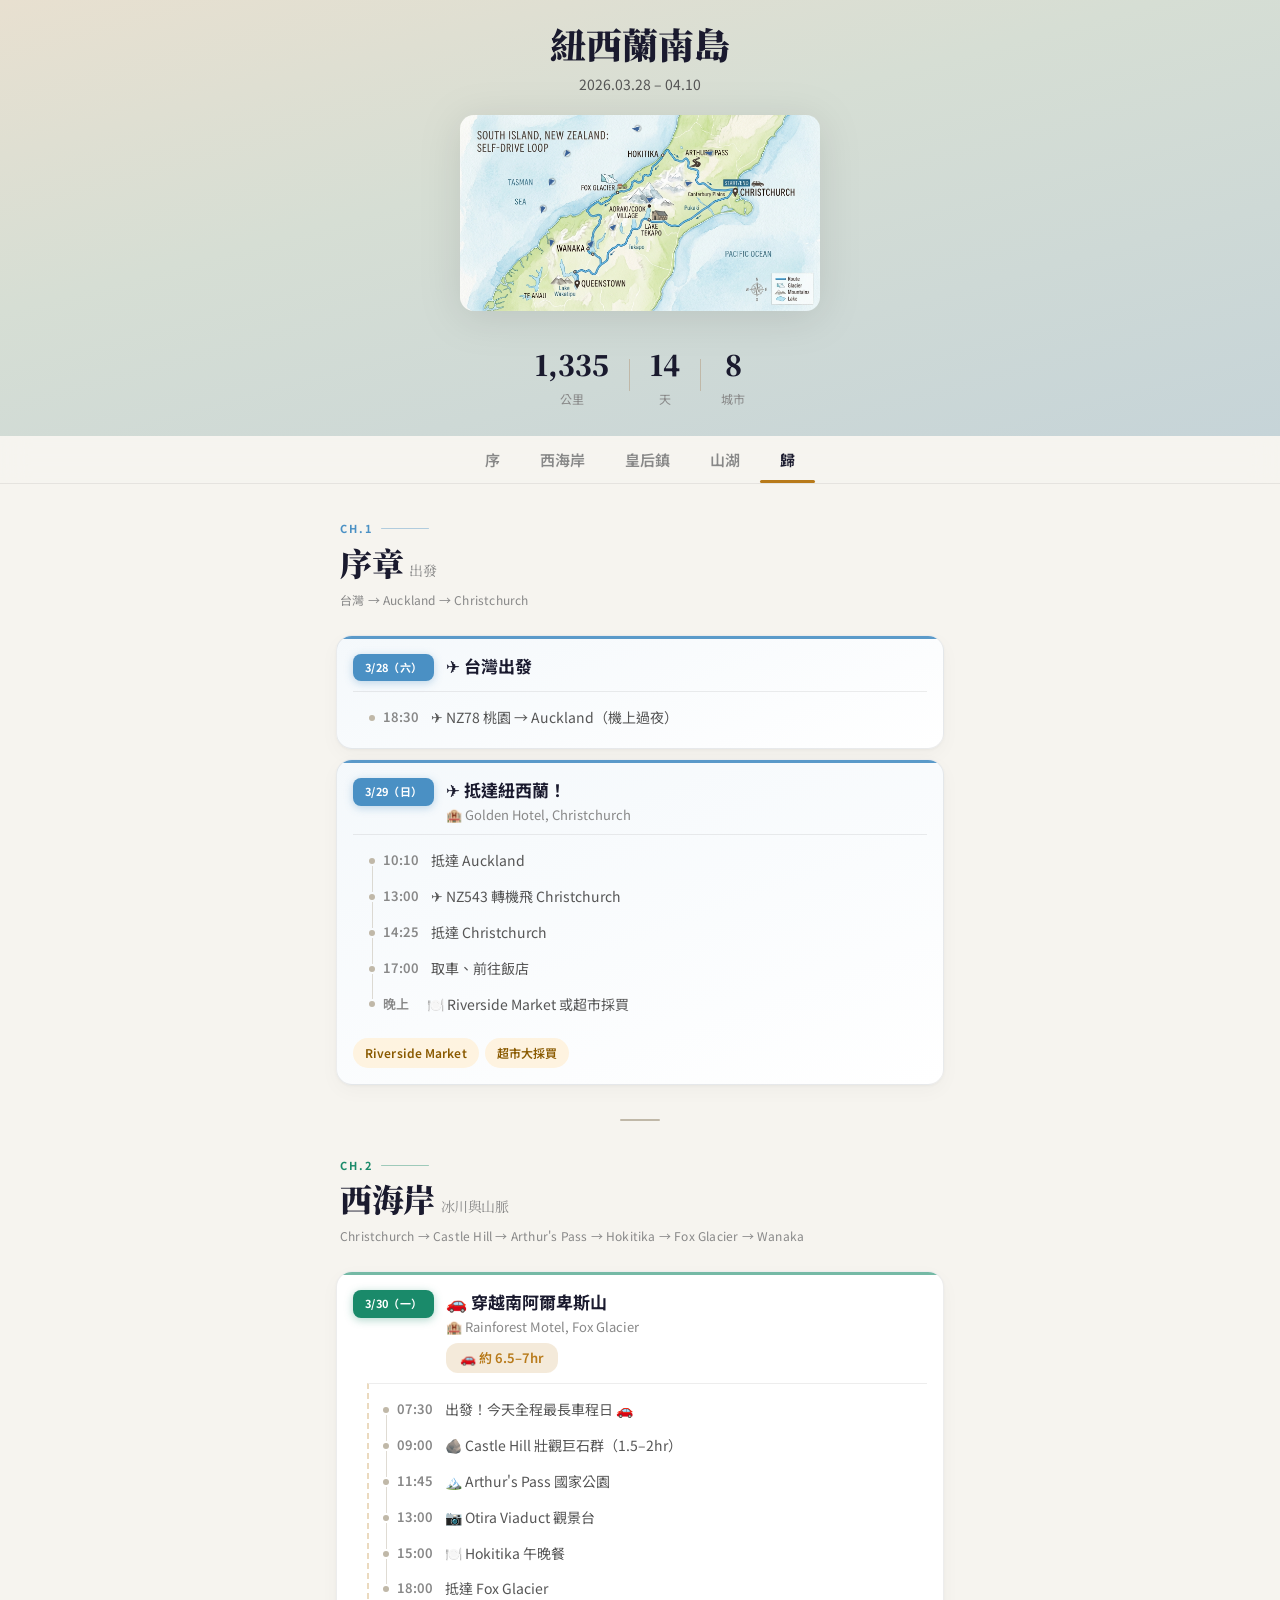
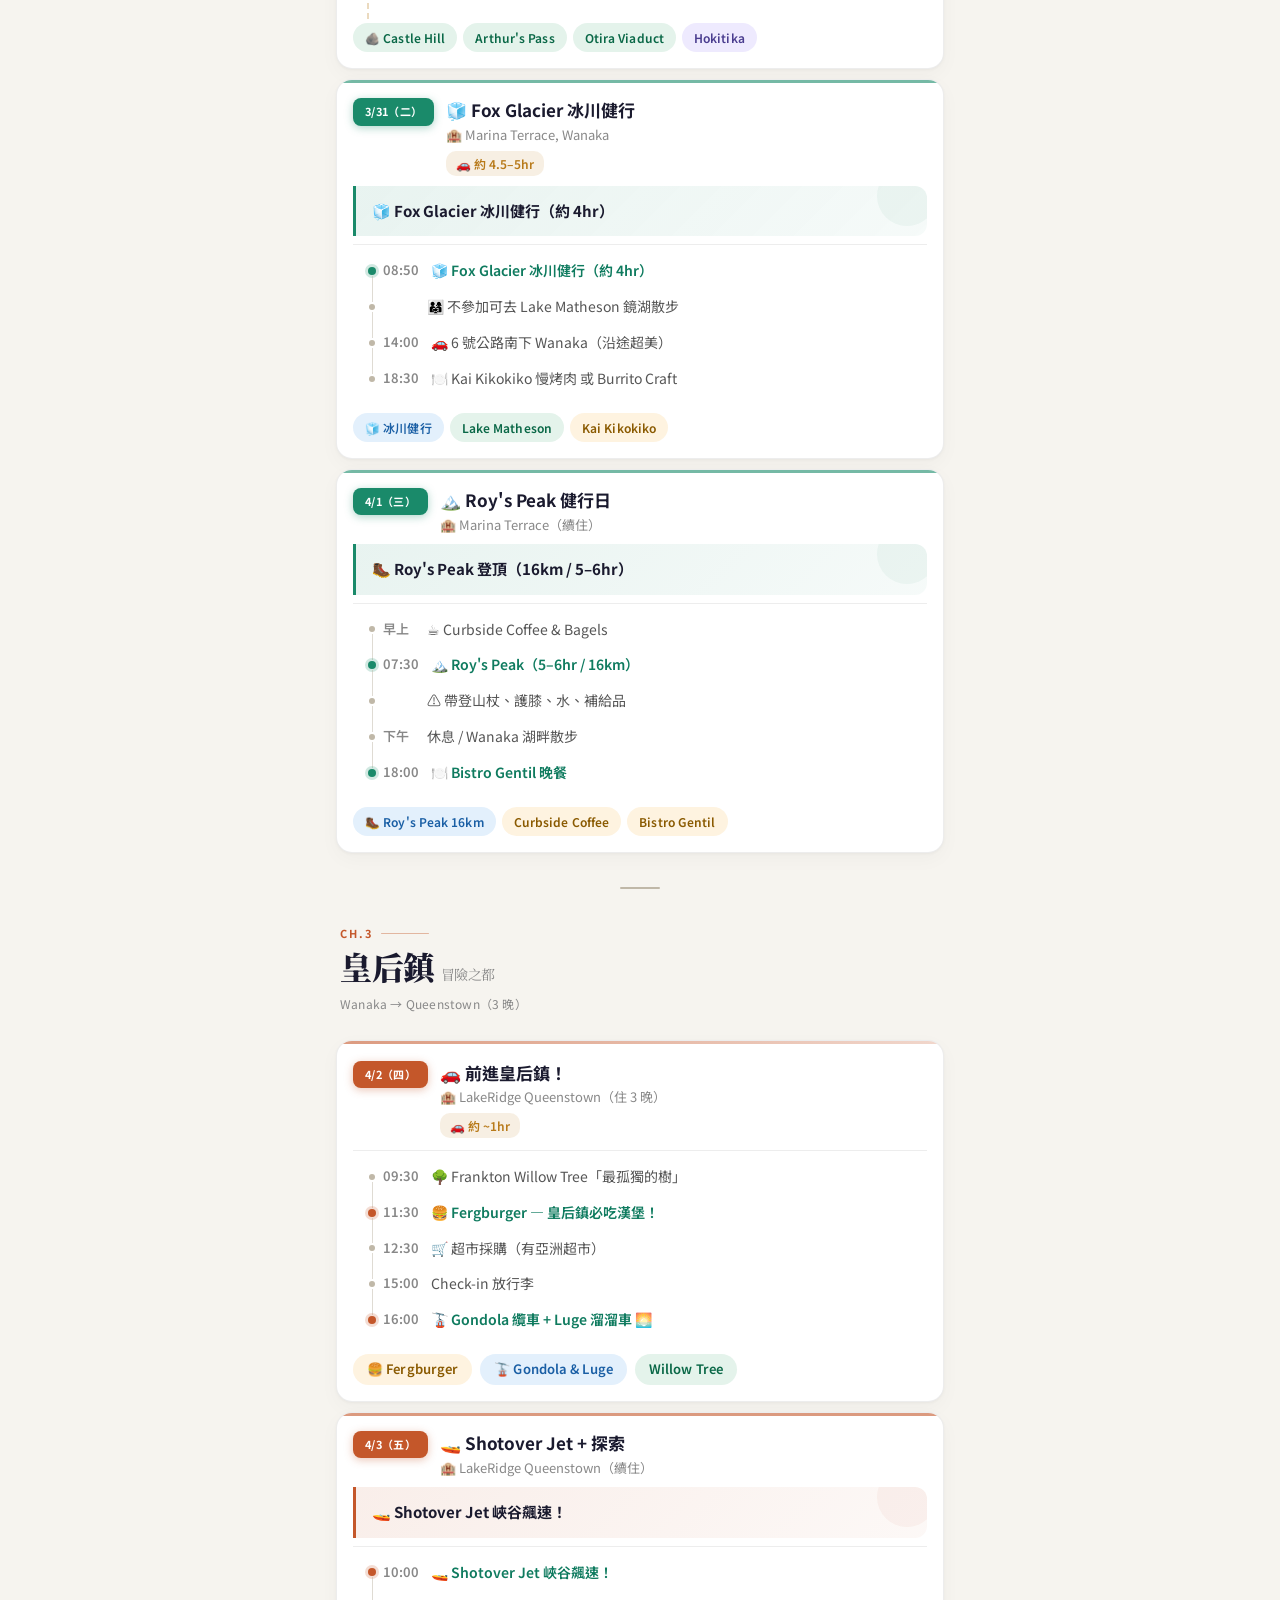
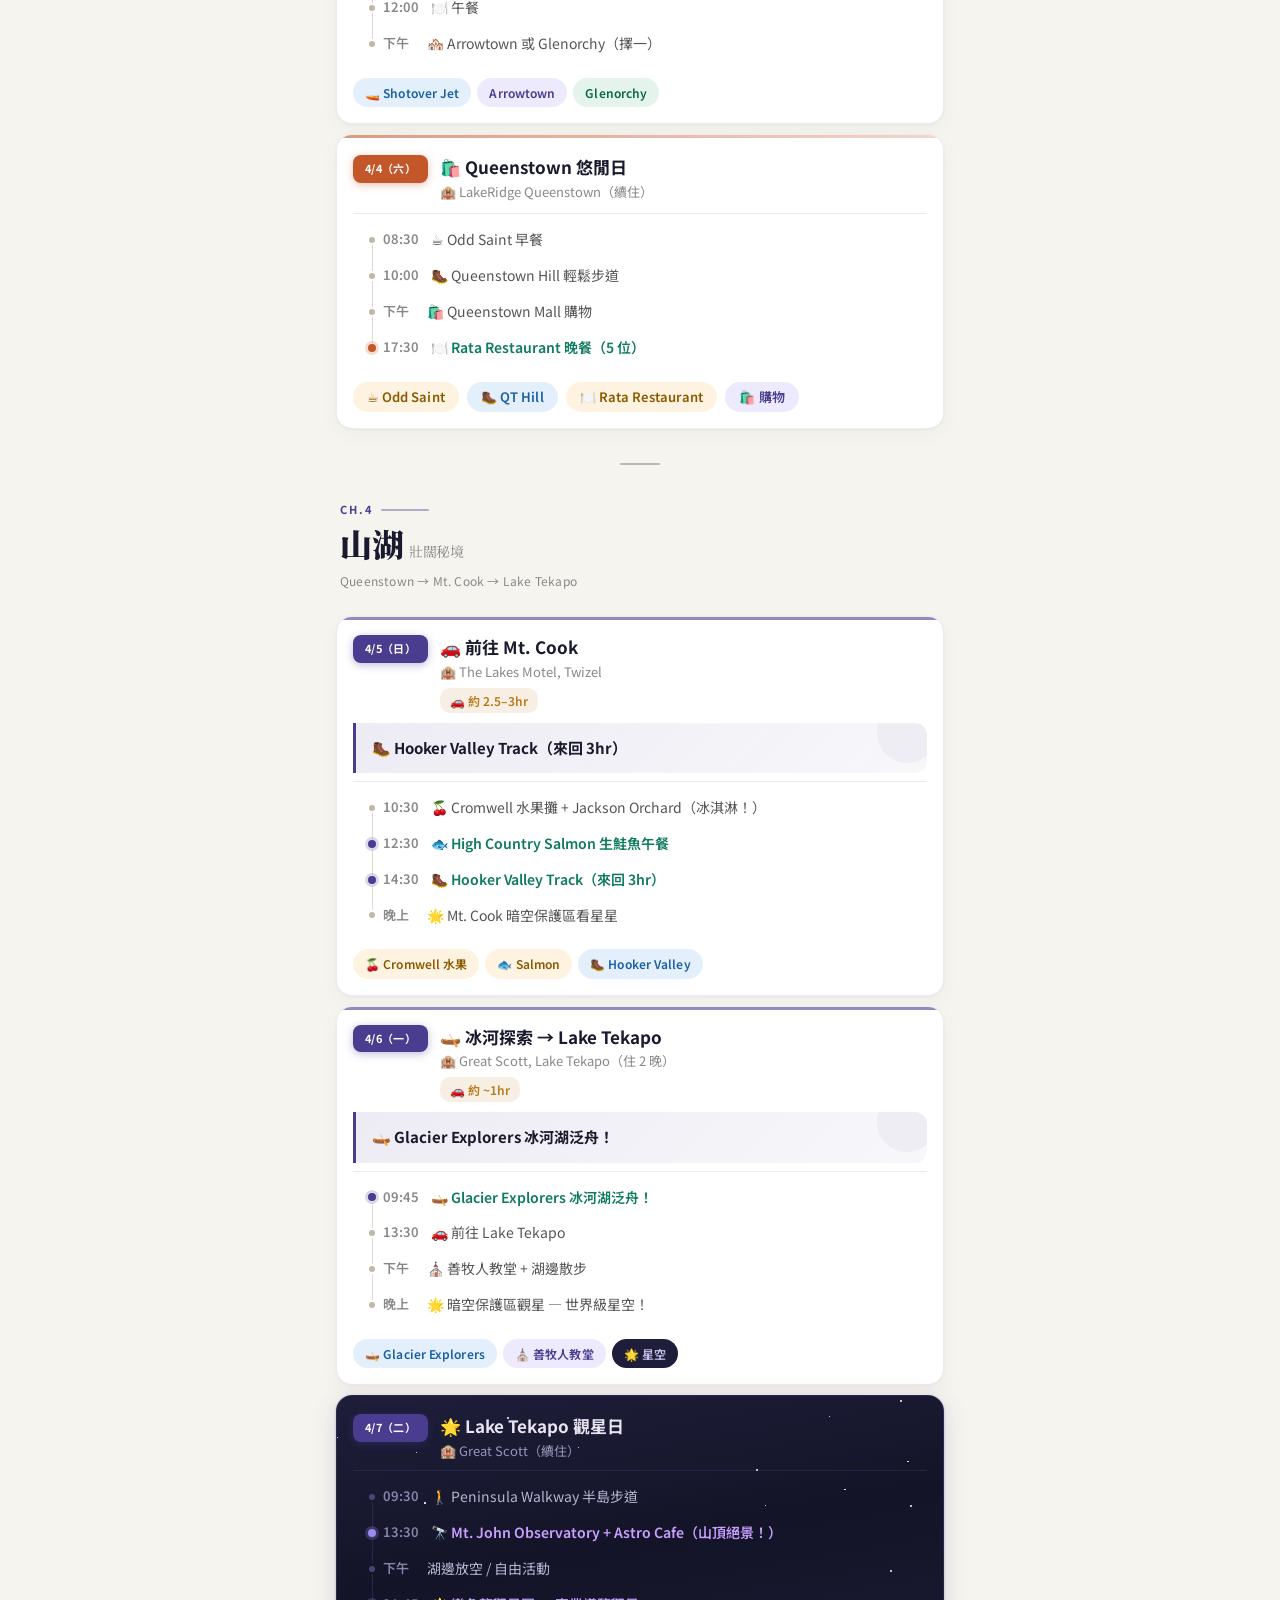
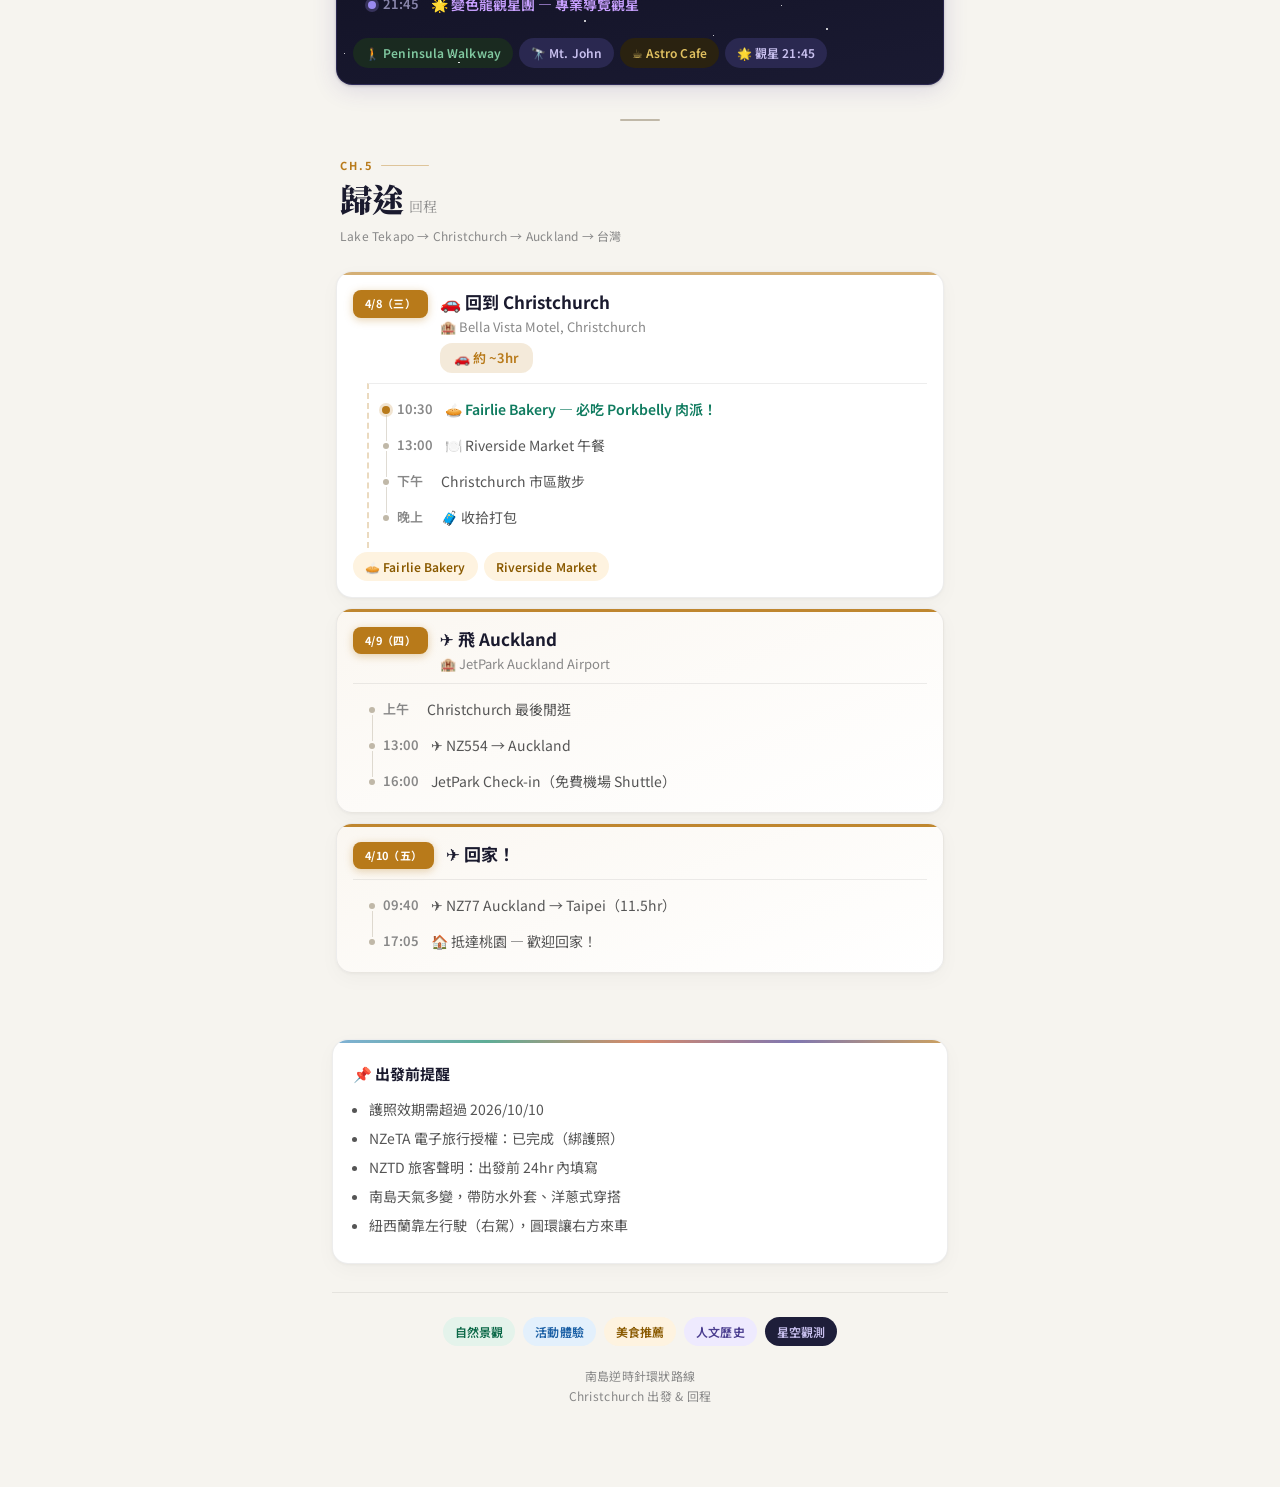
==== index.html @ 7989f9fd "Initial commit: NZ South Island 14-day trip itinerary Restructured from single-file HTML into proper" ====
<!DOCTYPE html>
<html lang="zh-TW">
  <head>
    <meta charset="UTF-8" />
    <meta
      name="viewport"
      content="width=device-width, initial-scale=1.0, user-scalable=no"
    />
    <title>紐西蘭南島 14 天行程</title>
    <link rel="stylesheet" href="css/style.css" />
  </head>
  <body>
    <div class="progress-bar" id="pbar"></div>

    <section class="hero">
      <h1 class="hero-title">紐西蘭南島</h1>
      <p class="hero-sub">2026.03.28 – 04.10</p>

      <div class="route-map">
        <img
          src="img/route-map.png"
          alt="紐西蘭南島自駕路線圖"
        />
      </div>

      <div class="stats-row">
        <div class="stat-item">
          <div class="stat-num" data-target="1335">0</div>
          <div class="stat-label">公里</div>
        </div>
        <div class="stat-div"></div>
        <div class="stat-item">
          <div class="stat-num" data-target="14">0</div>
          <div class="stat-label">天</div>
        </div>
        <div class="stat-div"></div>
        <div class="stat-item">
          <div class="stat-num" data-target="8">0</div>
          <div class="stat-label">城市</div>
        </div>
      </div>
    </section>

    <nav class="nav-wrap" id="navW">
      <button class="nav-tab active" data-ch="0">序</button>
      <button class="nav-tab" data-ch="1">西海岸</button>
      <button class="nav-tab" data-ch="2">皇后鎮</button>
      <button class="nav-tab" data-ch="3">山湖</button>
      <button class="nav-tab" data-ch="4">歸</button>
      <div class="nav-ind" id="navInd"></div>
    </nav>

    <main id="main"></main>

    <footer class="ftr">
      <div class="note-box">
        <h4>📌 出發前提醒</h4>
        <ul>
          <li>護照效期需超過 2026/10/10</li>
          <li>NZeTA 電子旅行授權：已完成（綁護照）</li>
          <li>NZTD 旅客聲明：出發前 24hr 內填寫</li>
          <li>南島天氣多變，帶防水外套、洋蔥式穿搭</li>
          <li>紐西蘭靠左行駛（右駕），圓環讓右方來車</li>
        </ul>
      </div>
      <div class="legend">
        <span class="tag tag-n">自然景觀</span
        ><span class="tag tag-a">活動體驗</span
        ><span class="tag tag-f">美食推薦</span
        ><span class="tag tag-c">人文歷史</span
        ><span class="tag tag-s">星空觀測</span>
      </div>
      <div class="ftr-txt">
        南島逆時針環狀路線<br />Christchurch 出發 & 回程
      </div>
    </footer>

    <button class="btt" id="btt" aria-label="回到頂部">
      <svg
        viewBox="0 0 24 24"
        fill="none"
        stroke="currentColor"
        stroke-width="2.5"
        stroke-linecap="round"
        stroke-linejoin="round"
      >
        <path d="M18 15l-6-6-6 6" />
      </svg>
    </button>

    <script src="js/main.js"></script>
  </body>
</html>
---- css/style.css ----
@import url("https://fonts.googleapis.com/css2?family=Noto+Sans+TC:wght@400;500;600;700;900&family=Noto+Serif+TC:wght@700;900&display=swap");

* {
  margin: 0;
  padding: 0;
  box-sizing: border-box;
  -webkit-tap-highlight-color: transparent;
}

:root {
  --bg: #f6f4ef;
  --card: #ffffff;
  --card-b: rgba(0, 0, 0, 0.07);
  --dark: #1a1a2e;
  --mid: #555;
  --light: #888;
  --hint: #c0b8a8;
  --ch1: #4a90c4;
  --ch2: #1a8a6a;
  --ch3: #c4572a;
  --ch4: #4a3d8f;
  --ch5: #b87a1a;
  --tn: #e4f3eb;
  --tnf: #0a6847;
  --tf: #fef3e0;
  --tff: #8a5a00;
  --ta: #e3f0fc;
  --taf: #1a5fa5;
  --tc: #eeeafe;
  --tcf: #4a3d8f;
  --ts: #1e1e3a;
  --tsf: #c8c0ef;
  --hl: #0f7b5f;
  --ch-color: var(--ch1);
  --nav-h: 48px;
  --serif: "Noto Serif TC", Georgia, serif;
  --sans: "Noto Sans TC", system-ui, -apple-system, sans-serif;
}
@media (prefers-color-scheme: dark) {
  :root {
    --bg: #0e0e16;
    --card: #191924;
    --card-b: rgba(255, 255, 255, 0.08);
    --dark: #e4e0d8;
    --mid: #a8a098;
    --light: #706860;
    --hint: #3a3630;
    --tn: #0a3228;
    --tnf: #7dd4b0;
    --tf: #382800;
    --tff: #f0c060;
    --ta: #0a2a50;
    --taf: #80b8e8;
    --tc: #28235a;
    --tcf: #b0a8e8;
    --ts: #18183a;
    --tsf: #c8c0ef;
    --hl: #3dbb9a;
    --ch1: #5ea8e0;
    --ch2: #2eb88e;
    --ch3: #e07040;
    --ch4: #7a6ec8;
    --ch5: #d8a040;
  }
}

html {
  font-size: 16px;
  scroll-behavior: smooth;
  scroll-padding-top: calc(var(--nav-h) + 8px);
}
body {
  background: var(--bg);
  color: var(--dark);
  font-family: var(--sans);
  line-height: 1.6;
  -webkit-font-smoothing: antialiased;
  overflow-x: hidden;
}

/* ── Progress bar ── */
.progress-bar {
  position: fixed;
  top: 0;
  left: 0;
  height: 2.5px;
  width: 0%;
  z-index: 100;
  background: var(--ch-color);
  transition: background 0.3s;
  pointer-events: none;
}

/* ── Hero ── */
.hero {
  position: relative;
  min-height: 46vh;
  display: flex;
  flex-direction: column;
  align-items: center;
  justify-content: center;
  padding: calc(env(safe-area-inset-top, 24px) + 20px) 20px 28px;
  background: linear-gradient(
    165deg,
    #e8e0d0 0%,
    #d6ded4 40%,
    #c6d4d8 100%
  );
  overflow: hidden;
}
@media (prefers-color-scheme: dark) {
  .hero {
  background: linear-gradient(
      165deg,
      #16130c 0%,
      #0f1814 40%,
      #0e1318 100%
    );
  }
  .route-map img {
    filter: drop-shadow(0 4px 16px rgba(0, 0, 0, 0.4));
  }
}

.hero-title {
  font-family: var(--serif);
  font-size: 30px;
  font-weight: 900;
  text-align: center;
  line-height: 1.35;
  margin-bottom: 4px;
  opacity: 0;
  transform: translateY(20px);
  animation: fadeUp 0.8s 0.3s forwards;
}
.hero-sub {
  font-size: 14px;
  color: var(--mid);
  text-align: center;
  margin-bottom: 20px;
  opacity: 0;
  animation: fadeIn 0.6s 0.6s forwards;
}

/* Route map image */
.route-map {
  width: 100%;
  max-width: 360px;
  margin: 0 auto 16px;
  opacity: 0;
  animation: fadeIn 0.8s 0.5s forwards;
}
.route-map img {
  width: 100%;
  height: auto;
  border-radius: 14px;
  filter: drop-shadow(0 6px 20px rgba(0, 0, 0, 0.1));
}

/* Stats */
.stats-row {
  display: flex;
  justify-content: center;
  gap: 20px;
  margin-top: 8px;
}
.stat-item {
  text-align: center;
  opacity: 0;
  animation: fadeUp 0.5s forwards;
}
.stat-item:nth-child(1) {
  animation-delay: 1.4s;
}
.stat-item:nth-child(3) {
  animation-delay: 1.6s;
}
.stat-item:nth-child(5) {
  animation-delay: 1.8s;
}
.stat-num {
  font-family: var(--serif);
  font-size: 28px;
  font-weight: 900;
  color: var(--dark);
}
.stat-label {
  font-size: 12px;
  color: var(--light);
  margin-top: 2px;
}
.stat-div {
  width: 1px;
  height: 32px;
  background: var(--hint);
  align-self: center;
  opacity: 0;
  animation: fadeIn 0.5s 1.5s forwards;
}

/* ── Sticky nav ── */
.nav-wrap {
  position: sticky;
  top: 0;
  z-index: 50;
  background: color-mix(in srgb, var(--bg) 82%, transparent);
  backdrop-filter: blur(14px);
  -webkit-backdrop-filter: blur(14px);
  border-bottom: 1px solid var(--card-b);
  height: var(--nav-h);
  display: flex;
  align-items: center;
  justify-content: center;
  padding: 0 8px;
}
.nav-tab {
  position: relative;
  font-size: 14px;
  font-weight: 600;
  color: var(--light);
  padding: 12px 14px;
  cursor: pointer;
  user-select: none;
  transition: color 0.25s;
  white-space: nowrap;
  border: none;
  background: none;
  font-family: var(--sans);
}
.nav-tab.active {
  color: var(--dark);
}
.nav-ind {
  position: absolute;
  bottom: 0;
  height: 2.5px;
  border-radius: 2px;
  background: var(--ch-color);
  transition: left 0.35s cubic-bezier(0.4, 0, 0.2, 1),
    width 0.35s cubic-bezier(0.4, 0, 0.2, 1), background 0.3s;
}

/* ── Chapter ── */
.chapter {
  padding: 0 0 16px;
  max-width: 640px;
  margin: 0 auto;
}
.chapter + .chapter {
  margin-top: 8px;
}
.chapter + .chapter::before {
  content: '';
  display: block;
  width: 40px;
  height: 2px;
  background: var(--hint);
  margin: 0 auto 0;
  border-radius: 2px;
}
.ch-hdr {
  display: flex;
  flex-direction: column;
  gap: 4px;
  padding: 36px 20px 8px;
  position: relative;
  opacity: 0;
  transform: translateY(16px);
  transition: opacity 0.5s, transform 0.5s;
}
.ch-hdr.visible {
  opacity: 1;
  transform: translateY(0);
}
.ch-num {
  font-family: var(--sans);
  font-size: 11px;
  font-weight: 700;
  color: var(--ch-color);
  letter-spacing: 2px;
  text-transform: uppercase;
  white-space: nowrap;
  display: flex;
  align-items: center;
  gap: 8px;
}
.ch-num::after {
  content: '';
  display: inline-block;
  flex: 1;
  max-width: 48px;
  height: 1.5px;
  background: var(--ch-color);
  opacity: 0.4;
  border-radius: 1px;
}
.ch-title {
  font-family: var(--serif);
  font-size: 28px;
  font-weight: 900;
  line-height: 1.25;
  letter-spacing: -0.5px;
}
.ch-sub {
  font-weight: 400;
  font-size: 14px;
  color: var(--light);
  margin-left: 6px;
}
.ch-route {
  font-size: 12px;
  color: var(--light);
  padding: 0 20px 16px;
  line-height: 1.6;
  letter-spacing: 0.2px;
  opacity: 0;
  transform: translateY(12px);
  transition: opacity 0.5s 0.1s, transform 0.5s 0.1s;
}
.ch-route.visible {
  opacity: 1;
  transform: translateY(0);
}

/* ── Day entry (always open) ── */
.day-entry {
  margin: 8px 12px;
  border-radius: 16px;
  background: var(--card);
  border: 1px solid var(--card-b);
  overflow: hidden;
  opacity: 0;
  transform: translateY(14px);
  transition: opacity 0.45s, transform 0.45s;
  box-shadow: 0 1px 3px rgba(0,0,0,0.04), 0 6px 20px rgba(0,0,0,0.03);
  position: relative;
}
.day-entry.visible {
  opacity: 1;
  transform: translateY(0);
}
/* Colored top accent strip */
.day-entry::before {
  content: '';
  position: absolute;
  top: 0;
  left: 0;
  right: 0;
  height: 3px;
  background: var(--ch-color);
  opacity: 0.6;
  border-radius: 16px 16px 0 0;
}
.type-flight::before { opacity: 1; }
.type-stargazing::before { opacity: 0; }
@media (prefers-color-scheme: dark) {
  .day-entry {
    box-shadow: 0 1px 3px rgba(0,0,0,0.2), 0 6px 24px rgba(0,0,0,0.15);
  }
}

.day-head {
  display: flex;
  align-items: flex-start;
  gap: 12px;
  padding: 18px 16px 10px;
}
.day-badge {
  font-size: 11px;
  font-weight: 700;
  color: #fff;
  background: var(--ch-color);
  padding: 5px 12px;
  border-radius: 8px;
  white-space: nowrap;
  flex-shrink: 0;
  letter-spacing: 0.3px;
  box-shadow: 0 2px 8px color-mix(in srgb, var(--ch-color) 35%, transparent);
}
.day-info {
  flex: 1;
  min-width: 0;
}
.day-title {
  font-size: 17px;
  font-weight: 700;
  line-height: 1.4;
}
.day-loc {
  font-size: 13px;
  color: var(--light);
  margin-top: 3px;
  line-height: 1.5;
}
.day-drive {
  display: inline-flex;
  align-items: center;
  font-size: 12px;
  font-weight: 600;
  color: var(--ch5);
  background: color-mix(in srgb, var(--ch5) 12%, transparent);
  padding: 3px 10px;
  border-radius: 10px;
  margin-top: 6px;
}

/* Hero activity block (adventure type) */
.hero-act {
  padding: 14px 16px;
  margin: 0 16px 8px;
  background: linear-gradient(135deg, color-mix(in srgb, var(--ch-color) 10%, transparent), color-mix(in srgb, var(--ch-color) 4%, transparent));
  border-left: 3px solid var(--ch-color);
  border-radius: 0 12px 12px 0;
  font-size: 15px;
  font-weight: 700;
  color: var(--dark);
  line-height: 1.5;
  position: relative;
  overflow: hidden;
}
.hero-act::after {
  content: '';
  position: absolute;
  top: -20px;
  right: -10px;
  width: 60px;
  height: 60px;
  background: var(--ch-color);
  opacity: 0.05;
  border-radius: 50%;
}

/* Timeline */
.day-tl {
  padding: 8px 16px 12px 16px;
  border-top: 1px solid var(--card-b);
  margin: 0 16px;
  position: relative;
}
.tl-row {
  display: flex;
  gap: 12px;
  padding: 6px 0;
  font-size: 14px;
  line-height: 1.7;
  position: relative;
}
.tl-time {
  min-width: 46px;
  font-weight: 600;
  color: var(--light);
  flex-shrink: 0;
  font-size: 13px;
  position: relative;
  padding-left: 14px;
}
/* Timeline dot */
.tl-time::before {
  content: '';
  position: absolute;
  left: 0;
  top: 50%;
  transform: translateY(-50%);
  width: 6px;
  height: 6px;
  border-radius: 50%;
  background: var(--hint);
  transition: background 0.3s;
}
.tl-row:has(.tl-val.hl) .tl-time::before {
  background: var(--ch-color);
  box-shadow: 0 0 0 3px color-mix(in srgb, var(--ch-color) 20%, transparent);
  width: 8px;
  height: 8px;
  left: -1px;
}
/* Timeline connecting line */
.tl-row:not(:last-child) .tl-time::after {
  content: '';
  position: absolute;
  left: 2.5px;
  top: calc(50% + 5px);
  width: 1px;
  height: calc(100% + 2px);
  background: var(--hint);
  opacity: 0.5;
}
.tl-val {
  flex: 1;
  color: var(--mid);
}
.tl-val.hl {
  color: var(--hl);
  font-weight: 600;
}

/* Tags */
.day-tags {
  display: flex;
  flex-wrap: wrap;
  gap: 6px;
  padding: 4px 16px 16px;
}
.tag {
  font-size: 12px;
  padding: 5px 12px;
  border-radius: 20px;
  font-weight: 600;
  white-space: nowrap;
  letter-spacing: 0.1px;
  transition: transform 0.2s;
}
.tag-n {
  background: var(--tn);
  color: var(--tnf);
}
.tag-f {
  background: var(--tf);
  color: var(--tff);
}
.tag-a {
  background: var(--ta);
  color: var(--taf);
}
.tag-c {
  background: var(--tc);
  color: var(--tcf);
}
.tag-s {
  background: var(--ts);
  color: var(--tsf);
}

/* ── Day type: flight ── */
.type-flight {
  background: linear-gradient(160deg, color-mix(in srgb, var(--ch-color) 6%, var(--card)), var(--card));
}
.type-flight::before {
  height: 3px;
  opacity: 0.9;
}
@media (prefers-color-scheme: dark) {
  .type-flight {
    background: linear-gradient(160deg, color-mix(in srgb, var(--ch-color) 10%, var(--card)), var(--card));
  }
}

/* ── Day type: long drive ── */
.type-longdrive .day-drive {
  font-size: 13px;
  padding: 5px 14px;
  background: color-mix(in srgb, var(--ch5) 16%, transparent);
  border-radius: 12px;
}
.type-longdrive .day-tl {
  border-left: 2px dashed color-mix(in srgb, var(--ch5) 28%, transparent);
  margin-left: 30px;
  padding-left: 14px;
}

/* ── Day type: adventure — uses .hero-act above ── */

/* ── Day type: leisure ── */
.type-leisure .day-head {
  padding: 20px 16px 12px;
}
.type-leisure .day-tags {
  gap: 8px;
}
.type-leisure .tag {
  font-size: 13px;
  padding: 5px 14px;
}
.type-leisure::before {
  background: linear-gradient(90deg, var(--ch-color), color-mix(in srgb, var(--ch-color) 40%, transparent));
}

/* ── Day type: stargazing ── */
.type-stargazing {
  background: linear-gradient(170deg, #1e1e3a 0%, #141428 50%, #1a1a32 100%);
  border-color: rgba(100, 90, 180, 0.25);
  color: #e0ddf0;
  position: relative;
  overflow: hidden;
  box-shadow: 0 4px 24px rgba(60, 50, 140, 0.15), 0 1px 3px rgba(0,0,0,0.2);
}
.type-stargazing .day-title,
.type-stargazing .day-info {
  color: #e8e4f0;
}
.type-stargazing .day-loc {
  color: #9895b8;
}
.type-stargazing .day-tl {
  border-color: rgba(100, 90, 180, 0.2);
}
.type-stargazing .tl-val {
  color: #b8b4d0;
}
.type-stargazing .tl-val.hl {
  color: #c8a0ff;
}
.type-stargazing .tl-time {
  color: #8885aa;
}
.type-stargazing .tag-s {
  background: #2a2850;
  color: #c8c0ef;
}
.type-stargazing .tag-n {
  background: #1a2a20;
  color: #80c8a0;
}
.type-stargazing .tag-f {
  background: #2a2210;
  color: #e0c060;
}
.type-stargazing .hero-act {
  background: rgba(100, 80, 200, 0.12);
  border-color: #7a6ec8;
}
.type-stargazing .tl-time::before {
  background: #4a4578;
}
.type-stargazing .tl-row:not(:last-child) .tl-time::after {
  background: #3a3560;
}
.type-stargazing .tl-row:has(.tl-val.hl) .tl-time::before {
  background: #9a8aef;
  box-shadow: 0 0 0 3px rgba(154, 138, 239, 0.25);
}

/* Stars decoration */
.stars {
  position: absolute;
  inset: 0;
  pointer-events: none;
  overflow: hidden;
}
.st {
  position: absolute;
  width: 2px;
  height: 2px;
  background: #fff;
  border-radius: 50%;
  animation: twinkle 3s infinite alternate;
}
.st:nth-child(2n) {
  animation-duration: 2.5s;
  width: 1.5px;
  height: 1.5px;
}
.st:nth-child(3n) {
  animation-duration: 4s;
  width: 1px;
  height: 1px;
}

/* ── Footer ── */
.ftr {
  max-width: 640px;
  margin: 0 auto;
  padding: 0 12px;
}
.note-box {
  background: var(--card);
  border: 1px solid var(--card-b);
  border-radius: 16px;
  padding: 20px 20px;
  margin-top: 40px;
  font-size: 14px;
  color: var(--mid);
  line-height: 1.8;
  box-shadow: 0 1px 3px rgba(0,0,0,0.04), 0 6px 20px rgba(0,0,0,0.03);
  position: relative;
  overflow: hidden;
}
.note-box::before {
  content: '';
  position: absolute;
  top: 0;
  left: 0;
  right: 0;
  height: 3px;
  background: linear-gradient(90deg, var(--ch1), var(--ch2), var(--ch3), var(--ch4), var(--ch5));
  opacity: 0.7;
}
.note-box h4 {
  font-size: 15px;
  font-weight: 700;
  color: var(--dark);
  margin-bottom: 10px;
}
.note-box li {
  margin-left: 16px;
  margin-bottom: 4px;
}
.legend {
  display: flex;
  flex-wrap: wrap;
  gap: 8px;
  justify-content: center;
  margin-top: 28px;
  padding-top: 24px;
  border-top: 1px solid var(--card-b);
}
.ftr-txt {
  text-align: center;
  font-size: 12px;
  color: var(--light);
  margin: 20px 0 0;
  line-height: 1.7;
  letter-spacing: 0.3px;
  padding-bottom: max(env(safe-area-inset-bottom, 24px), 80px);
}

/* ── Back to top ── */
.btt {
  position: fixed;
  bottom: 24px;
  right: 16px;
  width: 44px;
  height: 44px;
  border-radius: 50%;
  background: var(--ch-color);
  color: #fff;
  border: none;
  cursor: pointer;
  display: flex;
  align-items: center;
  justify-content: center;
  box-shadow: 0 4px 18px rgba(0, 0, 0, 0.22);
  z-index: 40;
  opacity: 0;
  transform: translateY(16px);
  transition: opacity 0.3s, transform 0.3s, background 0.3s;
  pointer-events: none;
}
.btt.show {
  opacity: 1;
  transform: translateY(0);
  pointer-events: auto;
}
.btt svg {
  width: 20px;
  height: 20px;
}

/* ── Keyframes ── */
@keyframes fadeUp {
  to {
    opacity: 1;
    transform: translateY(0);
  }
}
@keyframes fadeIn {
  to {
    opacity: 1;
  }
}
@keyframes popIn {
  0% {
    opacity: 0;
    transform: scale(0);
  }
  70% {
    transform: scale(1.2);
  }
  100% {
    opacity: 1;
    transform: scale(1);
  }
}
@keyframes twinkle {
  0% {
    opacity: 0.15;
  }
  100% {
    opacity: 0.9;
  }
}

/* ── Reduced motion ── */
@media (prefers-reduced-motion: reduce) {
  *,
  *::before,
  *::after {
    animation-duration: 0.01ms !important;
    animation-iteration-count: 1 !important;
    transition-duration: 0.01ms !important;
  }
  .hero-title,
  .hero-sub,
  .stat-item,
  .stat-div,
  .ch-hdr,
  .ch-route,
  .day-entry {
    opacity: 1 !important;
    transform: none !important;
  }
}

/* ── Responsive ── */
@media (min-width: 600px) {
  .hero-title {
    font-size: 36px;
  }
  .ch-title {
    font-size: 32px;
  }
  .nav-tab {
    font-size: 15px;
    padding: 12px 20px;
  }
  .day-entry {
    margin: 10px 16px;
  }
}
@media (max-width: 374px) {
  .nav-tab {
    font-size: 12px;
    padding: 12px 7px;
  }
  .hero-title {
    font-size: 26px;
  }
  .ch-title {
    font-size: 24px;
  }
}
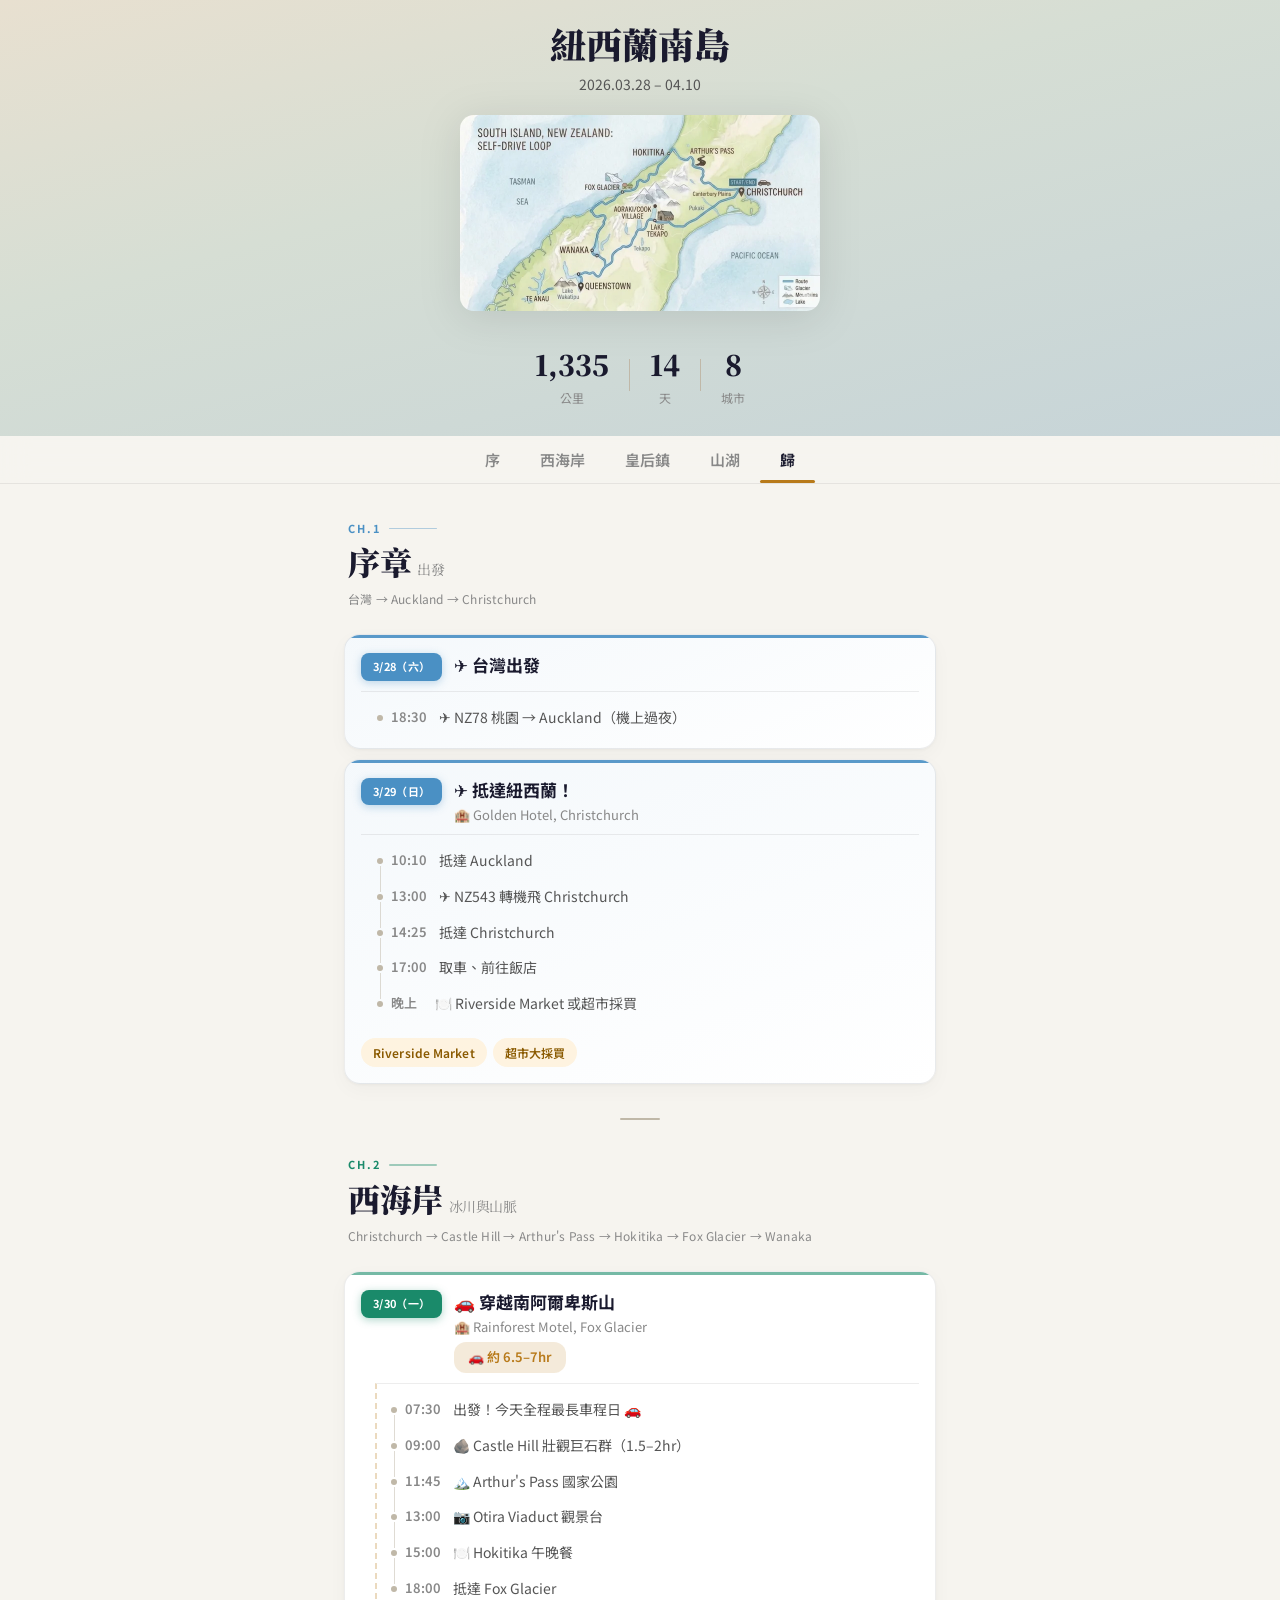
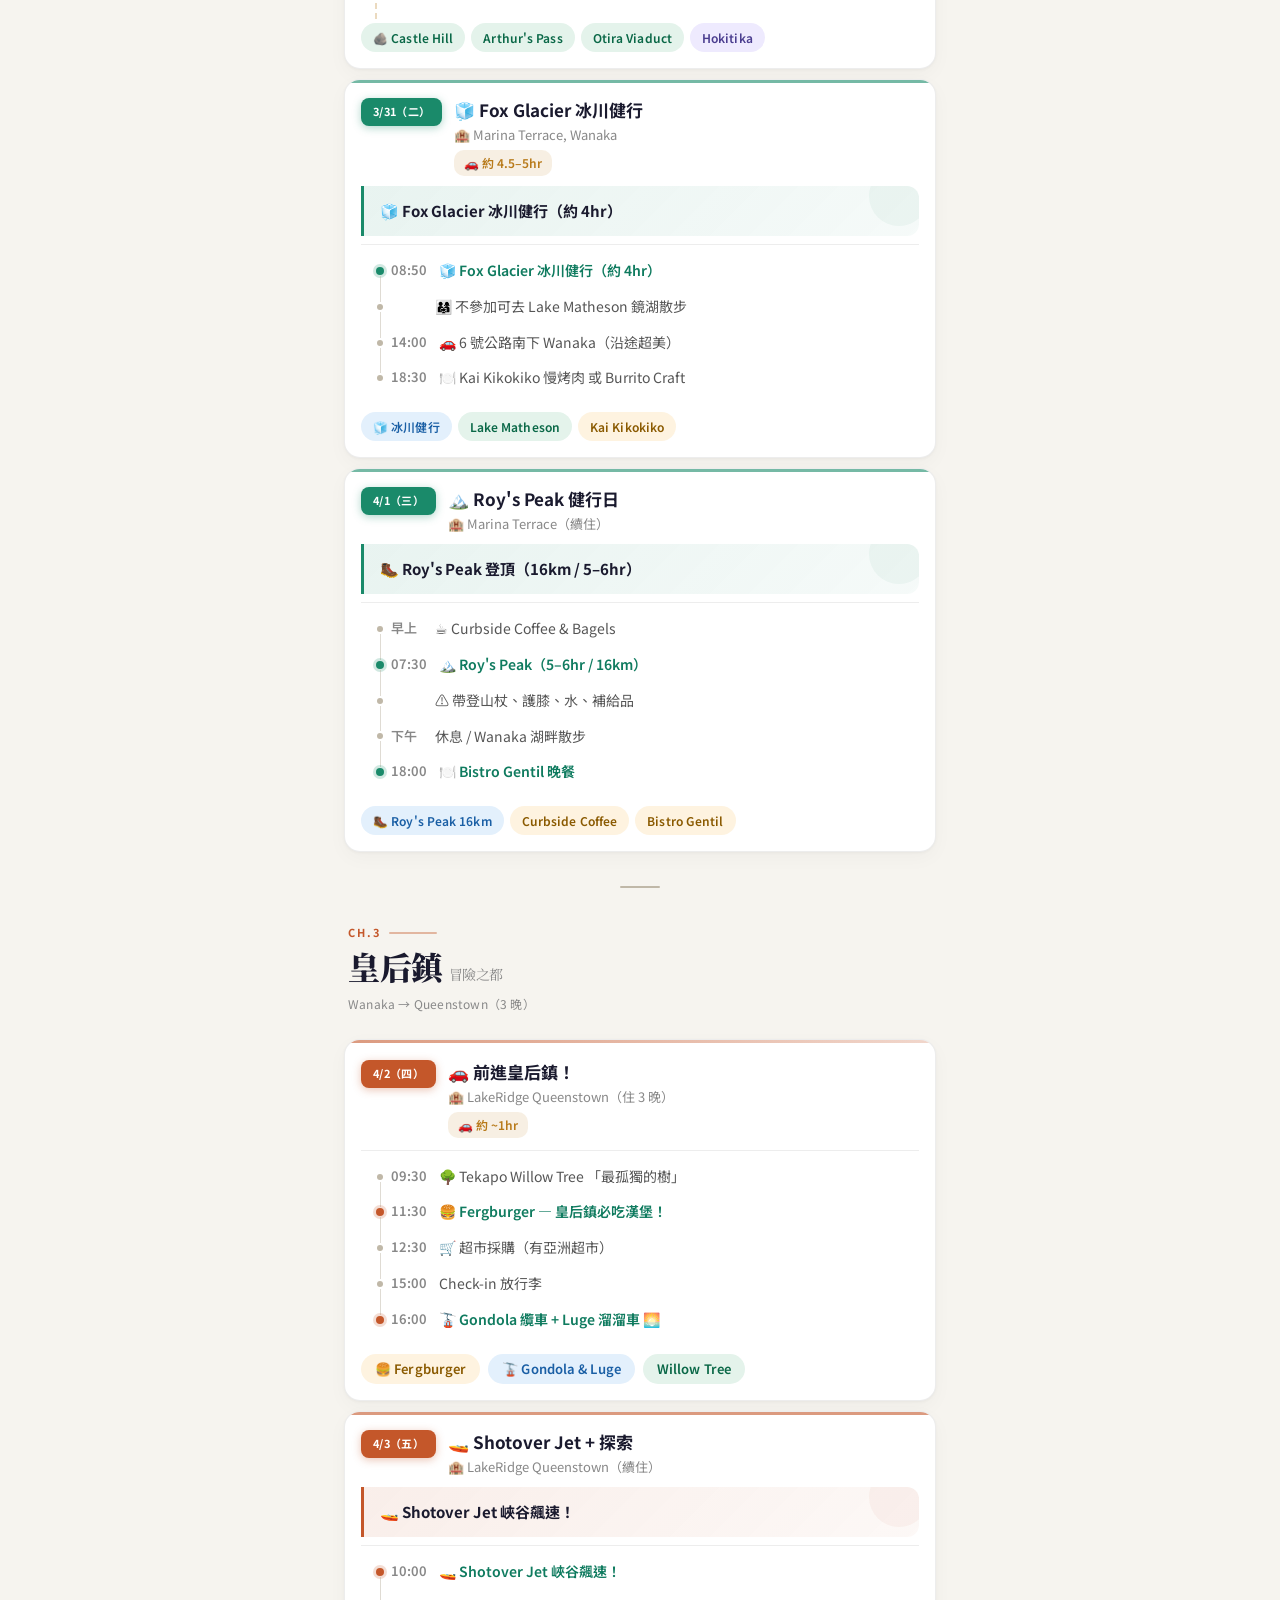
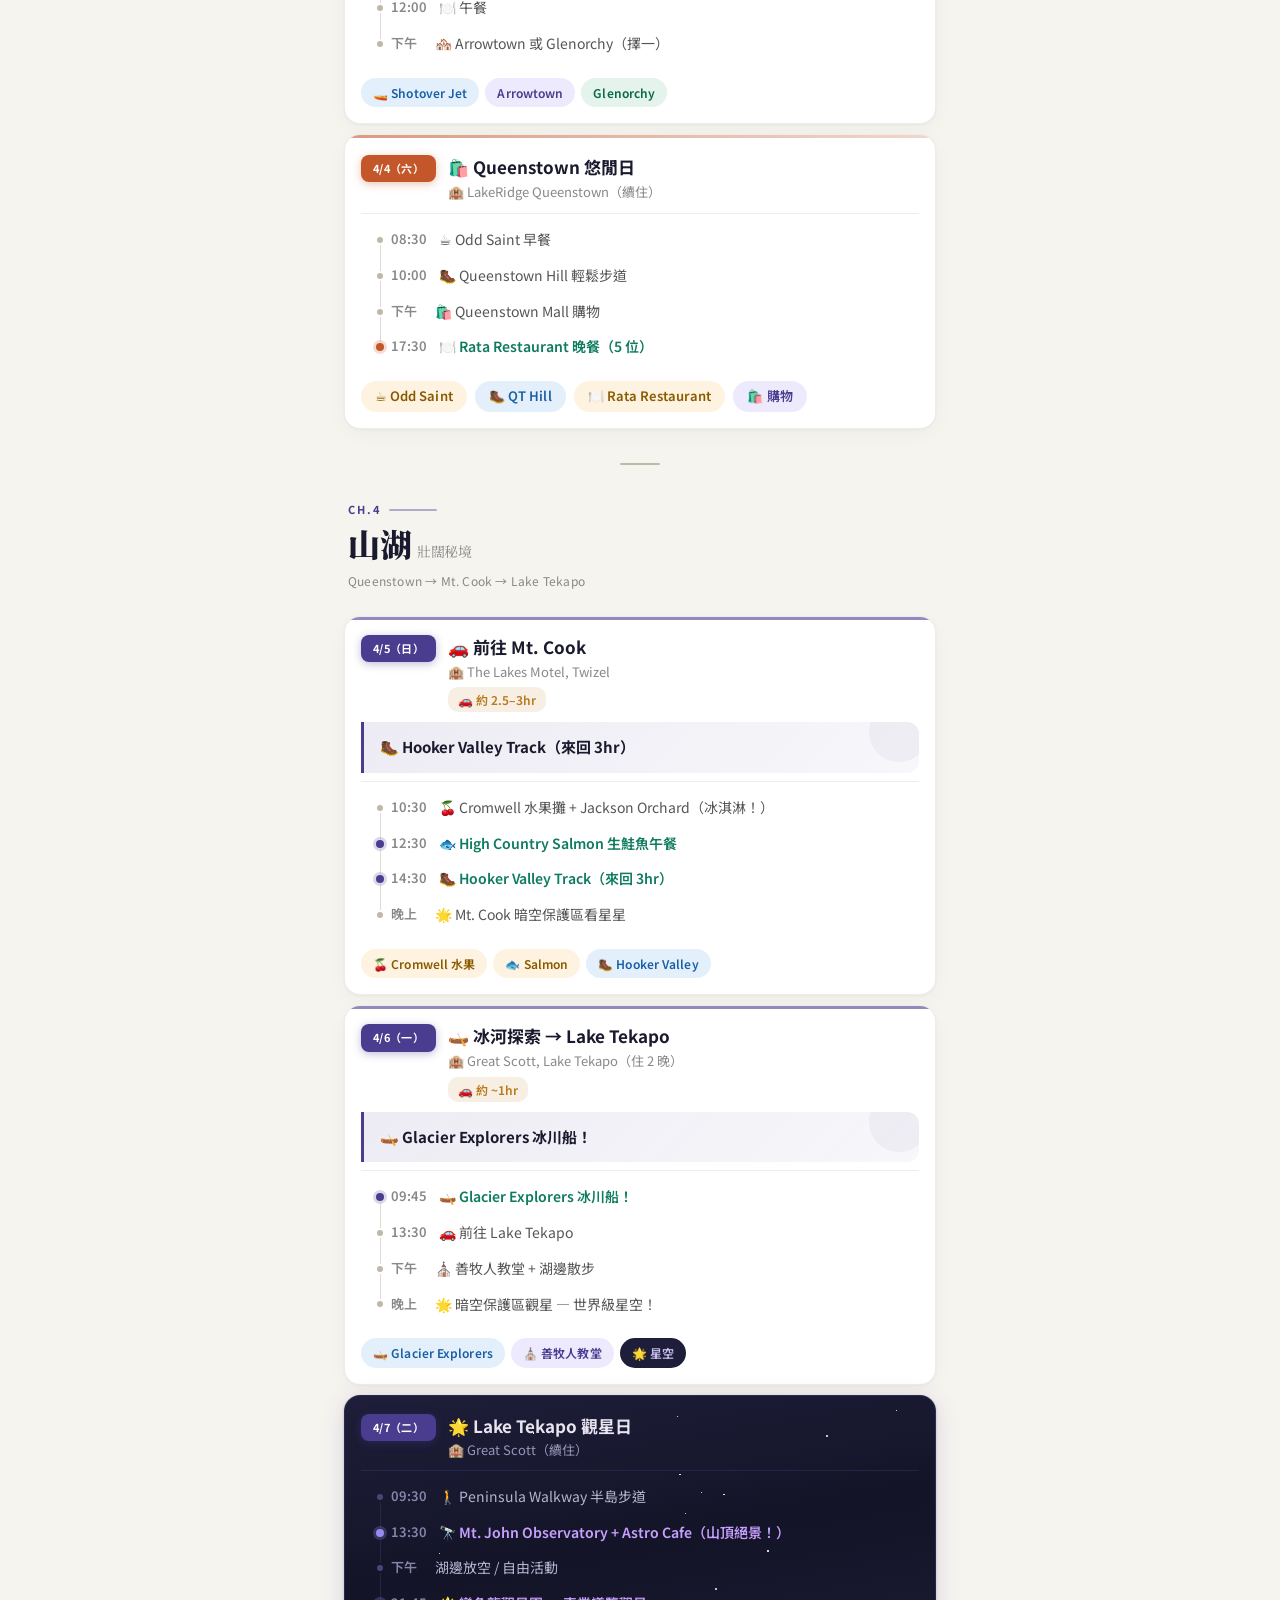
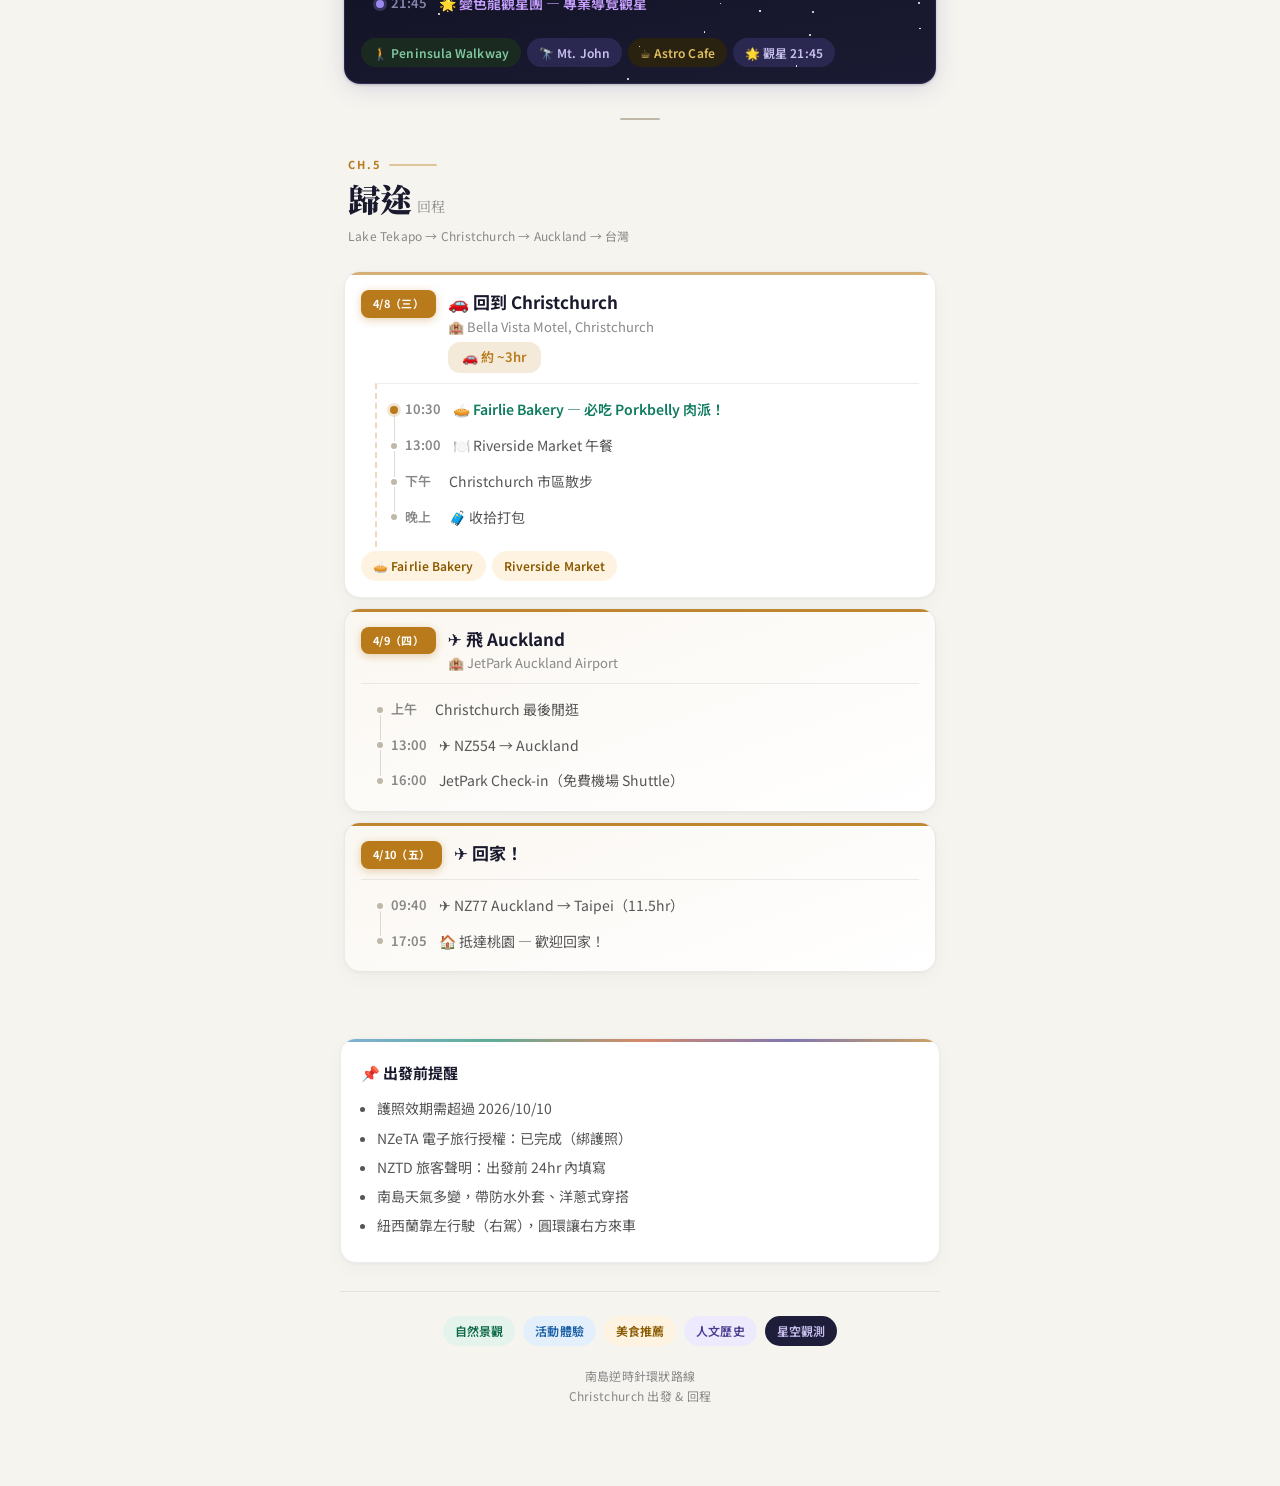
==== commit 4c0fc3c3: "refactor: simplify and gzip image" ====
--- a/index.html
+++ b/index.html
@@ -4,9 +4,12 @@
     <meta charset="UTF-8" />
     <meta
       name="viewport"
-      content="width=device-width, initial-scale=1.0, user-scalable=no"
+      content="width=device-width, initial-scale=1.0"
     />
     <title>紐西蘭南島 14 天行程</title>
+    <link rel="preconnect" href="https://fonts.googleapis.com" />
+    <link rel="preconnect" href="https://fonts.gstatic.com" crossorigin />
+    <link rel="stylesheet" href="https://fonts.googleapis.com/css2?family=Noto+Sans+TC:wght@400;500;600;700;900&family=Noto+Serif+TC:wght@700;900&display=swap" />
     <link rel="stylesheet" href="css/style.css" />
   </head>
   <body>
@@ -17,10 +20,14 @@
       <p class="hero-sub">2026.03.28 – 04.10</p>
 
       <div class="route-map">
-        <img
-          src="img/route-map.png"
-          alt="紐西蘭南島自駕路線圖"
-        />
+        <picture>
+          <source srcset="img/route-map.webp" type="image/webp" />
+          <img
+            src="img/route-map.png"
+            alt="紐西蘭南島自駕路線圖"
+            fetchpriority="high"
+          />
+        </picture>
       </div>
 
       <div class="stats-row">
@@ -42,11 +49,11 @@
     </section>
 
     <nav class="nav-wrap" id="navW">
-      <button class="nav-tab active" data-ch="0">序</button>
-      <button class="nav-tab" data-ch="1">西海岸</button>
-      <button class="nav-tab" data-ch="2">皇后鎮</button>
-      <button class="nav-tab" data-ch="3">山湖</button>
-      <button class="nav-tab" data-ch="4">歸</button>
+      <button class="nav-tab active">序</button>
+      <button class="nav-tab">西海岸</button>
+      <button class="nav-tab">皇后鎮</button>
+      <button class="nav-tab">山湖</button>
+      <button class="nav-tab">歸</button>
       <div class="nav-ind" id="navInd"></div>
     </nav>
 
@@ -64,11 +71,11 @@
         </ul>
       </div>
       <div class="legend">
-        <span class="tag tag-n">自然景觀</span
-        ><span class="tag tag-a">活動體驗</span
-        ><span class="tag tag-f">美食推薦</span
-        ><span class="tag tag-c">人文歷史</span
-        ><span class="tag tag-s">星空觀測</span>
+        <span class="tag tag-n">自然景觀</span>
+        <span class="tag tag-a">活動體驗</span>
+        <span class="tag tag-f">美食推薦</span>
+        <span class="tag tag-c">人文歷史</span>
+        <span class="tag tag-s">星空觀測</span>
       </div>
       <div class="ftr-txt">
         南島逆時針環狀路線<br />Christchurch 出發 & 回程
--- a/css/style.css
+++ b/css/style.css
@@ -1,5 +1,3 @@
-@import url("https://fonts.googleapis.com/css2?family=Noto+Sans+TC:wght@400;500;600;700;900&family=Noto+Serif+TC:wght@700;900&display=swap");
-
 * {
   margin: 0;
   padding: 0;
@@ -242,7 +240,7 @@
 
 /* ── Chapter ── */
 .chapter {
-  padding: 0 0 16px;
+  padding: 0 8px 16px;
   max-width: 640px;
   margin: 0 auto;
 }
@@ -255,7 +253,7 @@
   width: 40px;
   height: 2px;
   background: var(--hint);
-  margin: 0 auto 0;
+  margin: 0 auto;
   border-radius: 2px;
 }
 .ch-hdr {
@@ -351,7 +349,7 @@
   opacity: 0.6;
   border-radius: 16px 16px 0 0;
 }
-.type-flight::before { opacity: 1; }
+.type-flight::before { height: 3px; opacity: 0.9; }
 .type-stargazing::before { opacity: 0; }
 @media (prefers-color-scheme: dark) {
   .day-entry {
@@ -535,10 +533,6 @@
 .type-flight {
   background: linear-gradient(160deg, color-mix(in srgb, var(--ch-color) 6%, var(--card)), var(--card));
 }
-.type-flight::before {
-  height: 3px;
-  opacity: 0.9;
-}
 @media (prefers-color-scheme: dark) {
   .type-flight {
     background: linear-gradient(160deg, color-mix(in srgb, var(--ch-color) 10%, var(--card)), var(--card));
@@ -660,13 +654,13 @@
 .ftr {
   max-width: 640px;
   margin: 0 auto;
-  padding: 0 12px;
+  padding: 0 20px;
 }
 .note-box {
   background: var(--card);
   border: 1px solid var(--card-b);
   border-radius: 16px;
-  padding: 20px 20px;
+  padding: 20px;
   margin-top: 40px;
   font-size: 14px;
   color: var(--mid);
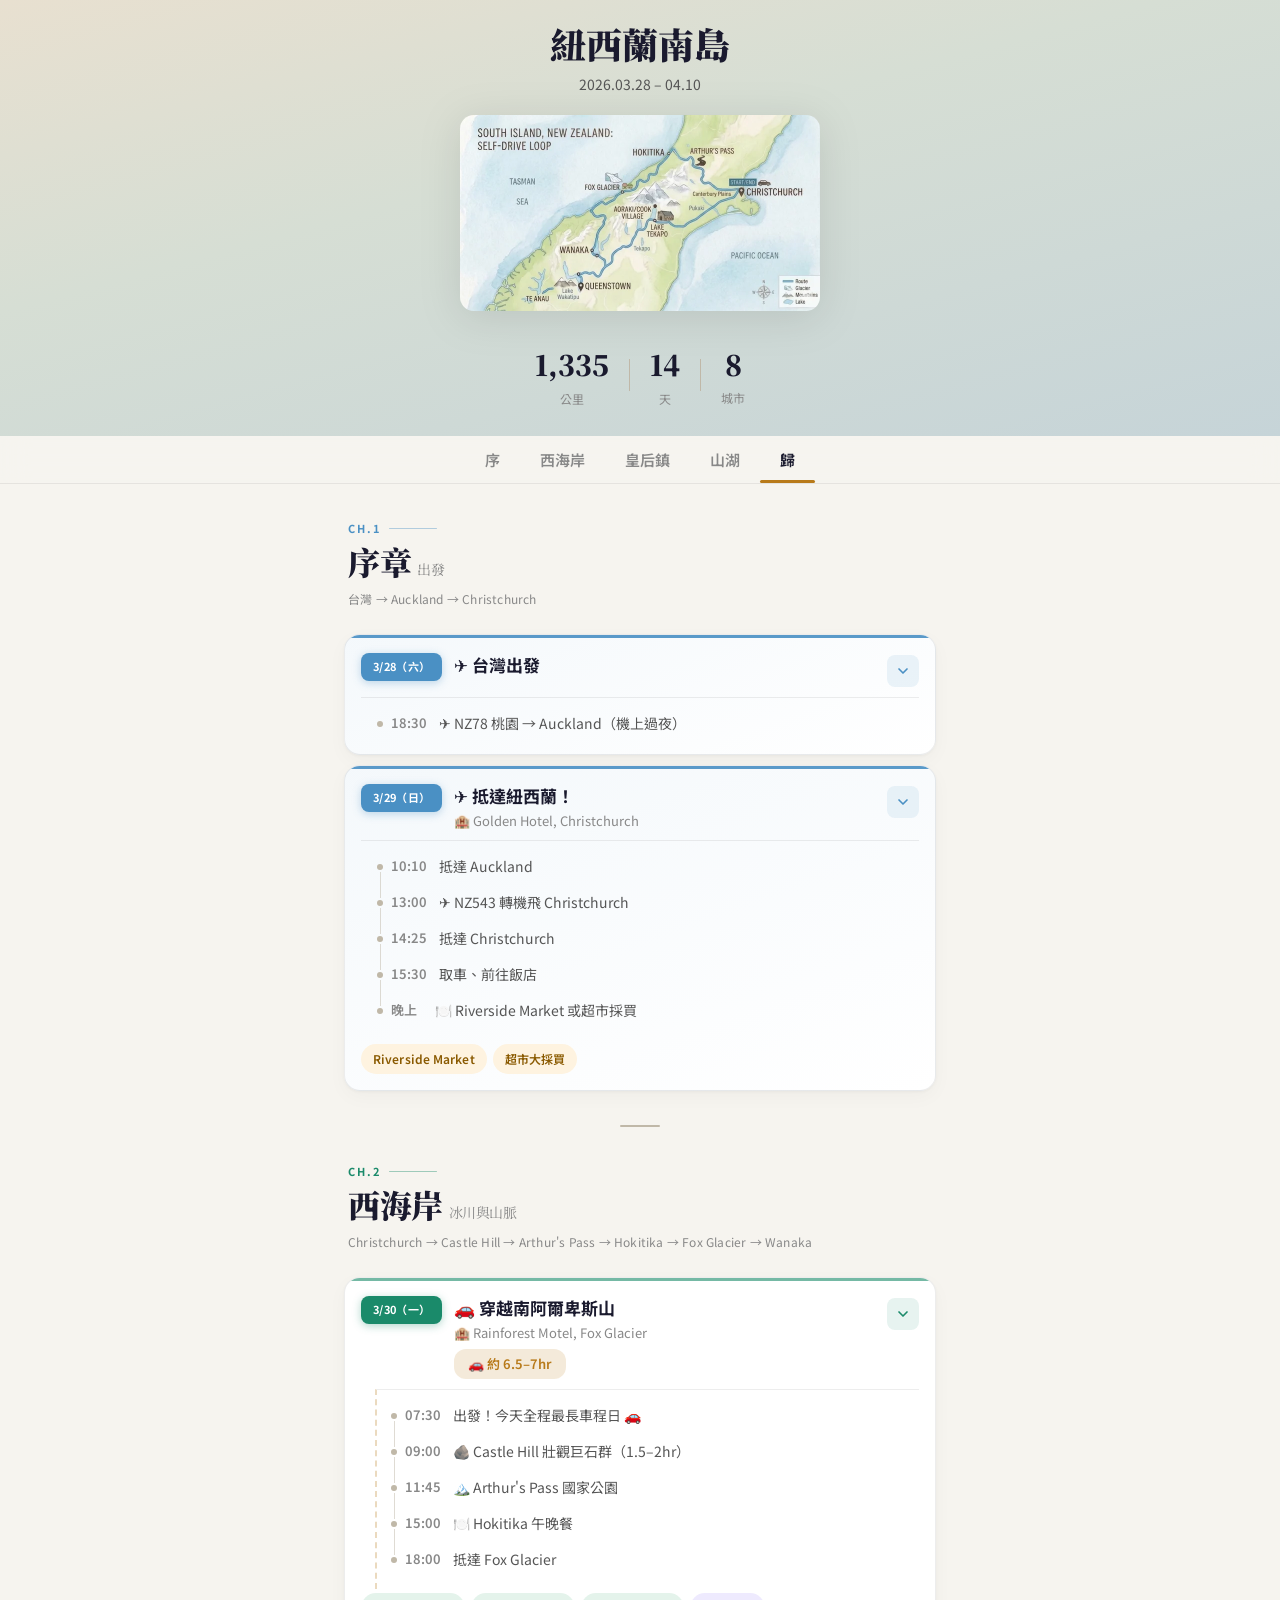
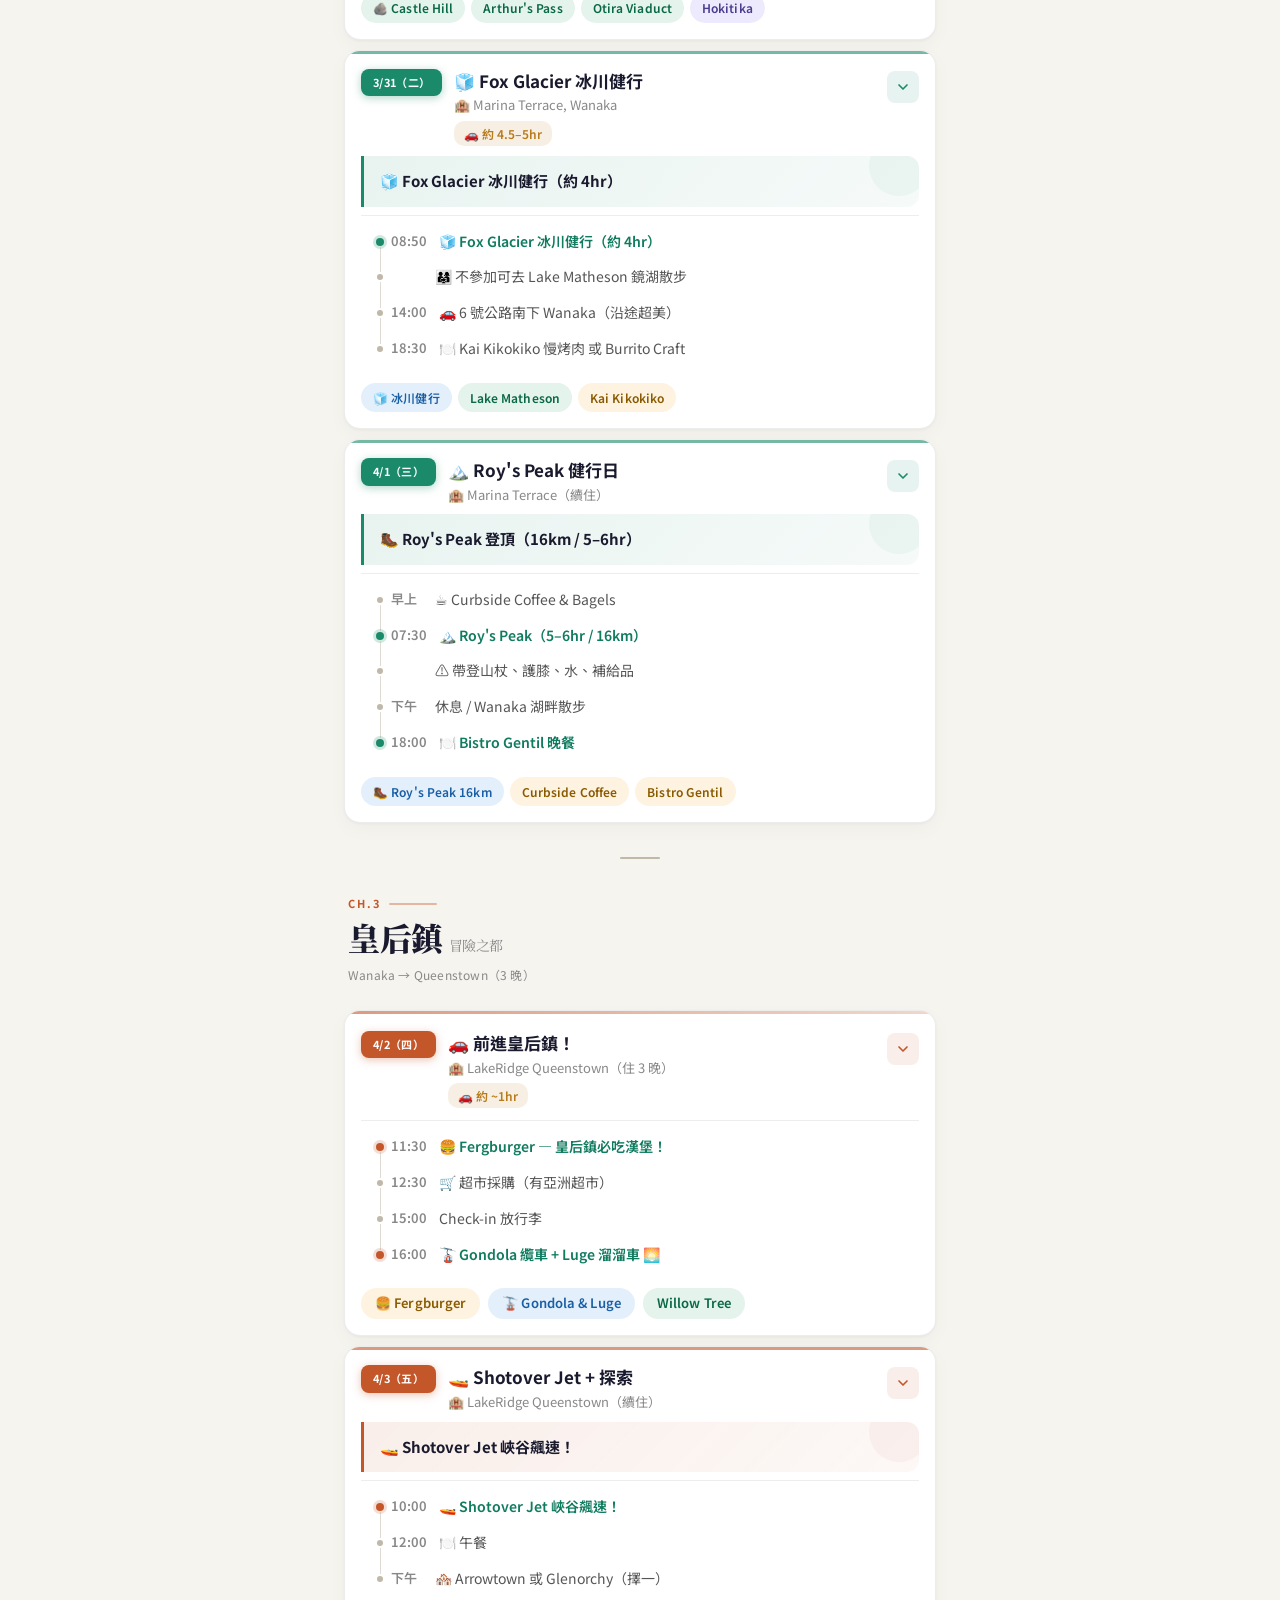
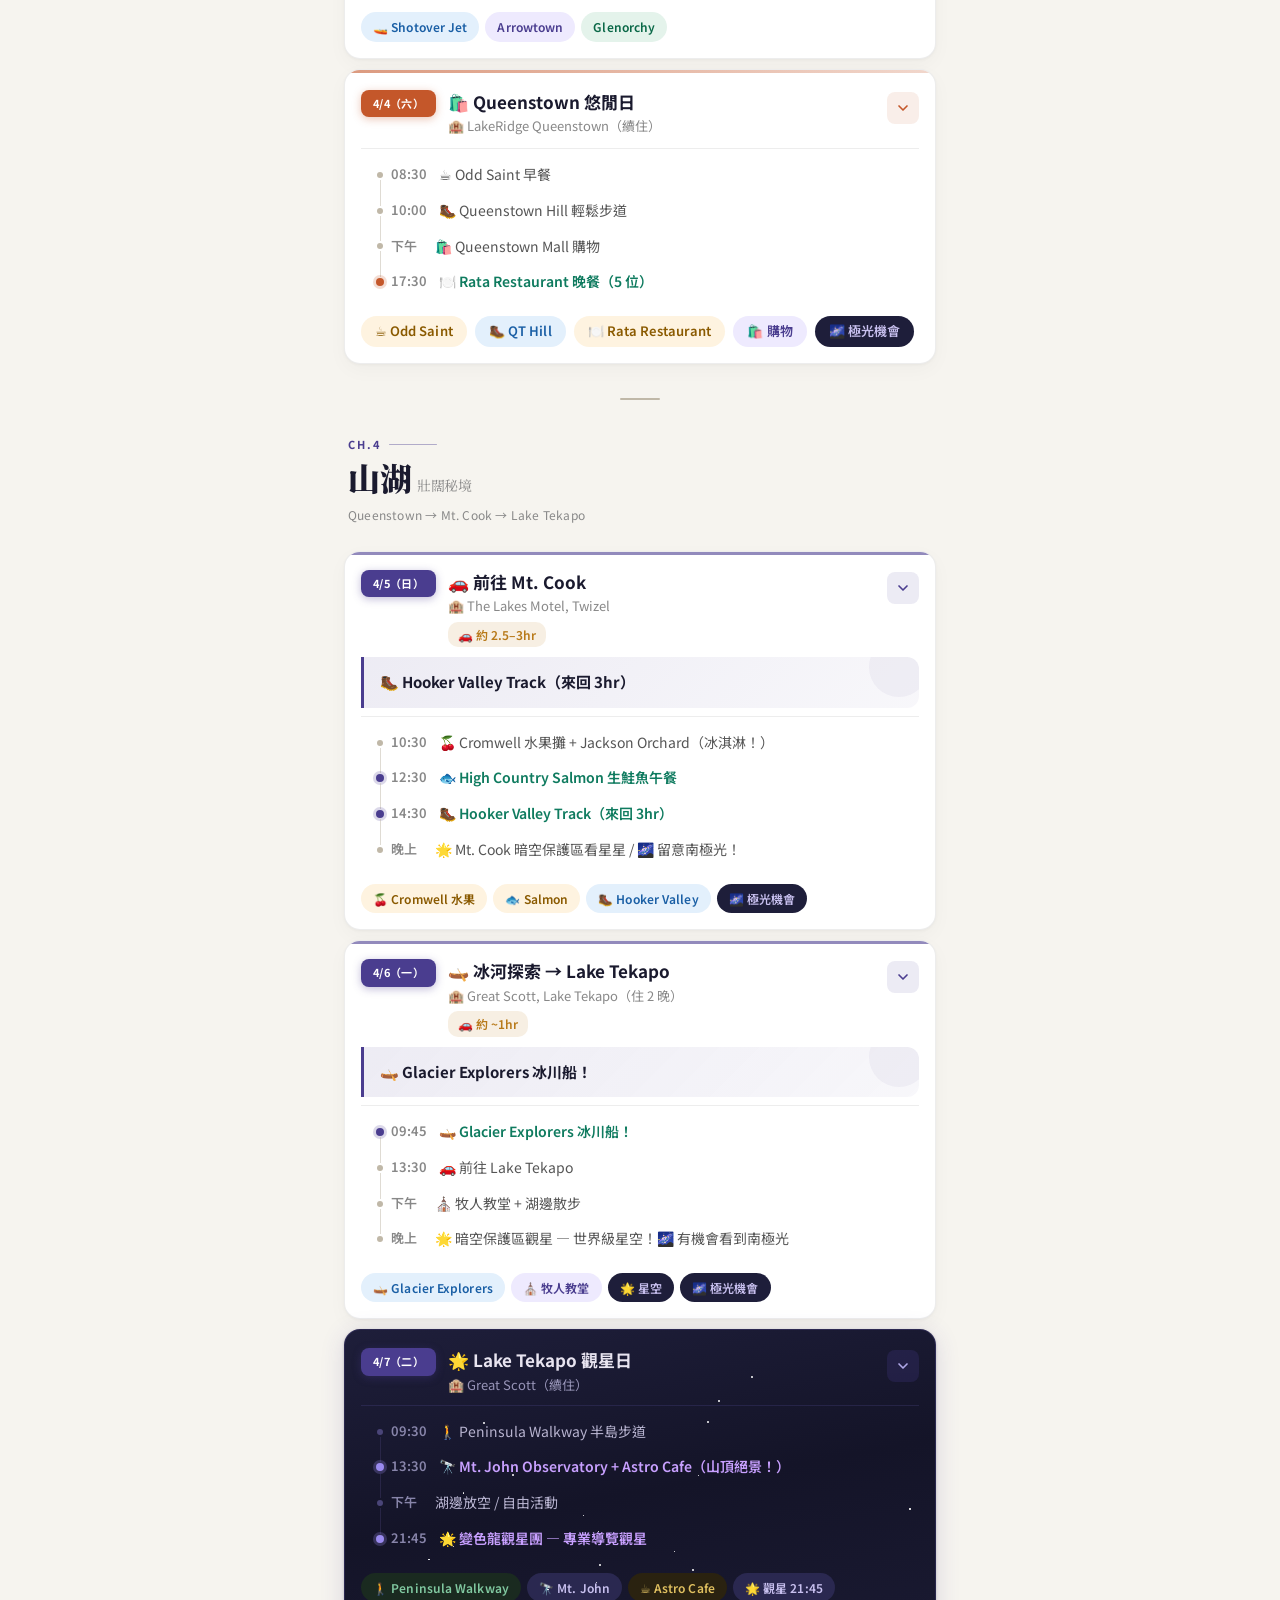
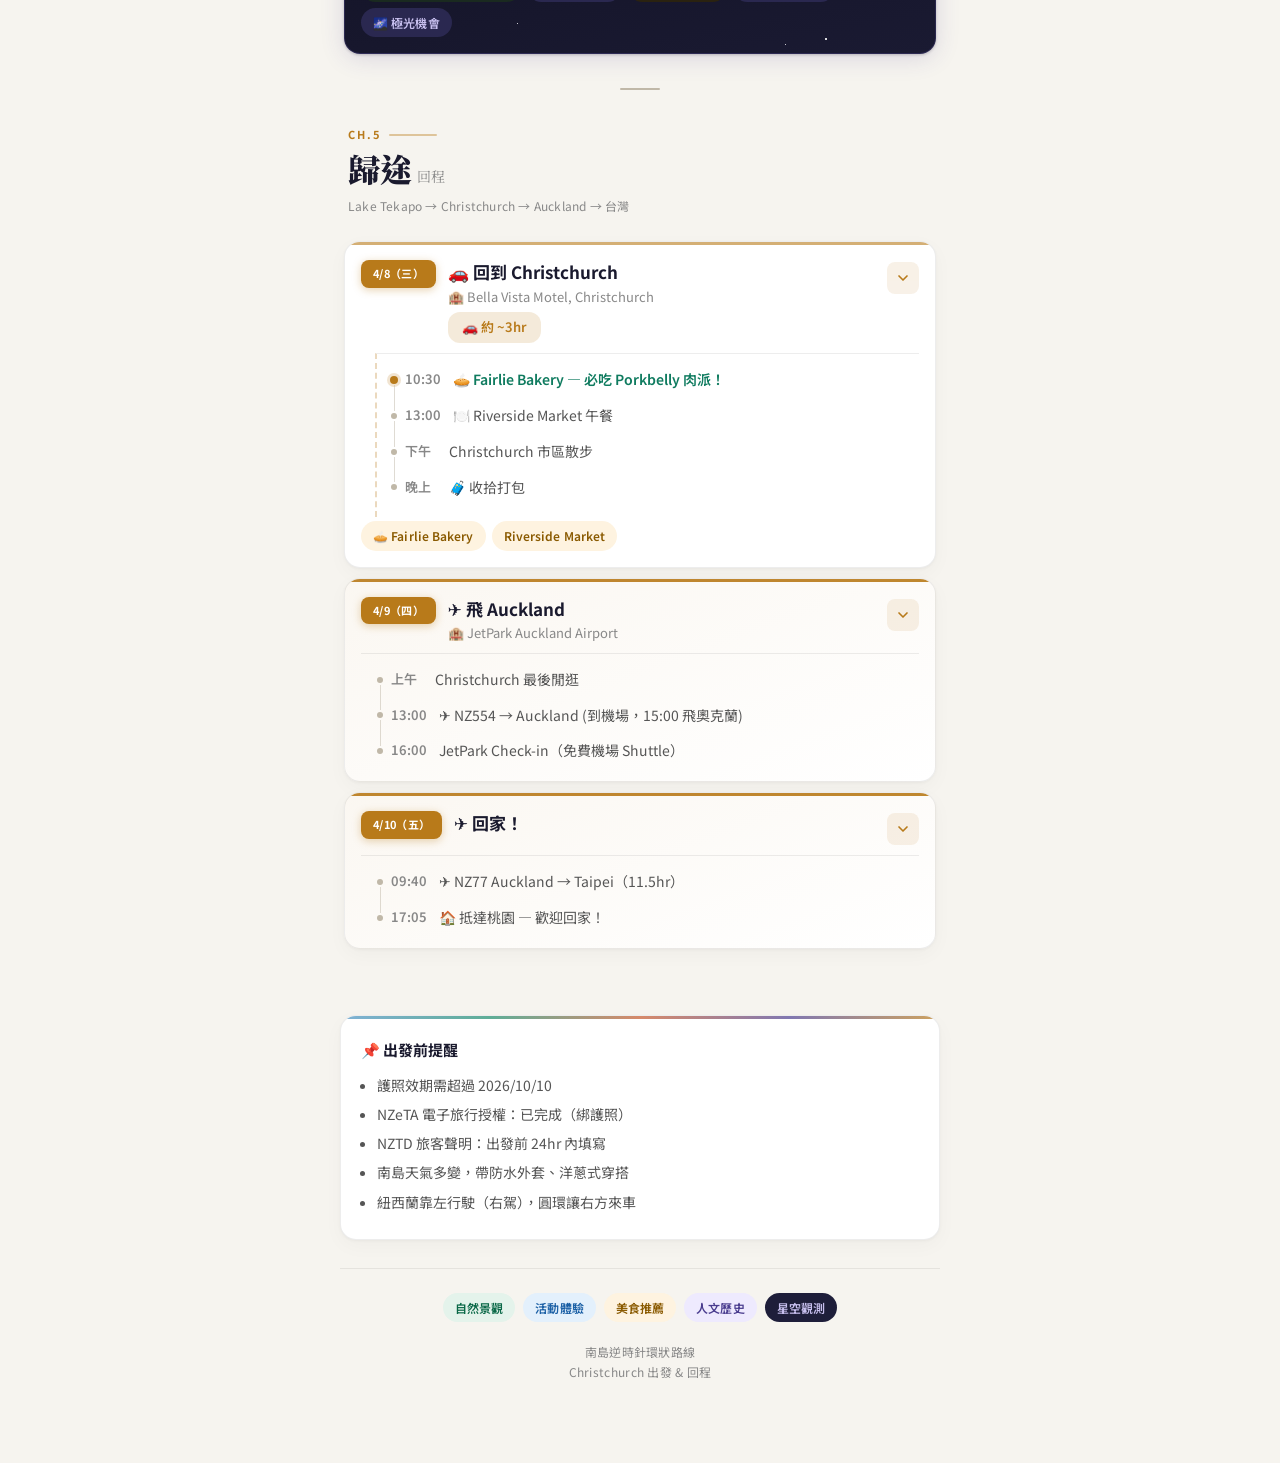
==== commit d84a7d46: "feat: add auto-update detection on tab focus Load JS/CSS with version cache-busting params from vers" ====
--- a/index.html
+++ b/index.html
@@ -95,6 +95,47 @@
       </svg>
     </button>
 
-    <script src="js/main.js"></script>
+    <script>
+    (function () {
+      var KEY = "nz-trip-ver";
+
+      function fetchVersion(cb) {
+        fetch("version.json?_=" + Date.now(), { cache: "no-store" })
+          .then(function (r) { return r.json(); })
+          .then(function (d) { cb(d.v); })
+          .catch(function () { cb(null); });
+      }
+
+      function loadScript(ver) {
+        var q = ver ? "?v=" + ver : "";
+        // Cache-bust CSS
+        var css = document.querySelector('link[href*="style.css"]');
+        if (css) css.href = "css/style.css" + q;
+        // Load JS with version
+        var s = document.createElement("script");
+        s.src = "js/main.js" + q;
+        document.body.appendChild(s);
+      }
+
+      // Initial load: fetch version → load resources
+      fetchVersion(function (ver) {
+        if (ver) sessionStorage.setItem(KEY, ver);
+        loadScript(ver);
+      });
+
+      // Auto-reload when tab becomes visible and version has changed
+      document.addEventListener("visibilitychange", function () {
+        if (document.visibilityState !== "visible") return;
+        fetchVersion(function (ver) {
+          if (!ver) return;
+          var prev = sessionStorage.getItem(KEY);
+          if (prev && prev !== ver) {
+            sessionStorage.setItem(KEY, ver);
+            window.location.reload();
+          }
+        });
+      });
+    })();
+    </script>
   </body>
 </html>
--- a/css/style.css
+++ b/css/style.css
@@ -362,6 +362,7 @@
   align-items: flex-start;
   gap: 12px;
   padding: 18px 16px 10px;
+  cursor: pointer;
 }
 .day-badge {
   font-size: 11px;
@@ -650,6 +651,102 @@
   height: 1px;
 }
 
+/* ── Toggle button ── */
+.day-toggle {
+  flex-shrink: 0;
+  width: 32px;
+  height: 32px;
+  border: none;
+  background: color-mix(in srgb, var(--ch-color) 10%, transparent);
+  border-radius: 8px;
+  cursor: pointer;
+  display: flex;
+  align-items: center;
+  justify-content: center;
+  color: var(--ch-color);
+  transition: background 0.2s, transform 0.3s;
+  align-self: flex-start;
+  margin-top: 2px;
+}
+.day-toggle svg {
+  width: 16px;
+  height: 16px;
+  transition: transform 0.3s;
+}
+.day-entry.open .day-toggle svg {
+  transform: rotate(180deg);
+}
+.day-toggle:active {
+  transform: scale(0.9);
+}
+
+/* ── Info panel (expandable) ── */
+.day-info-panel {
+  max-height: 0;
+  overflow: hidden;
+  transition: max-height 0.35s ease;
+  border-top: 0 solid var(--card-b);
+  margin: 0 16px;
+}
+.day-entry.open .day-info-panel {
+  max-height: 600px;
+  border-top-width: 1px;
+  padding-top: 8px;
+  padding-bottom: 8px;
+}
+.info-row {
+  display: flex;
+  gap: 10px;
+  padding: 6px 0;
+  align-items: flex-start;
+}
+.info-icon {
+  flex-shrink: 0;
+  font-size: 15px;
+  width: 22px;
+  text-align: center;
+  line-height: 1.5;
+}
+.info-content {
+  flex: 1;
+  min-width: 0;
+}
+.info-label {
+  font-size: 14px;
+  font-weight: 600;
+  color: var(--dark);
+  line-height: 1.5;
+}
+.info-label a {
+  color: var(--hl);
+  text-decoration: underline;
+  text-underline-offset: 2px;
+}
+.info-sub {
+  font-size: 12px;
+  color: var(--light);
+  line-height: 1.5;
+  margin-top: 1px;
+}
+
+/* Stargazing card overrides for info panel */
+.type-stargazing .info-label {
+  color: #e8e4f0;
+}
+.type-stargazing .info-label a {
+  color: #c8a0ff;
+}
+.type-stargazing .info-sub {
+  color: #8885aa;
+}
+.type-stargazing .day-toggle {
+  background: rgba(100, 80, 200, 0.15);
+  color: #b0a8e8;
+}
+.type-stargazing .day-info-panel {
+  border-color: rgba(100, 90, 180, 0.2);
+}
+
 /* ── Footer ── */
 .ftr {
   max-width: 640px;
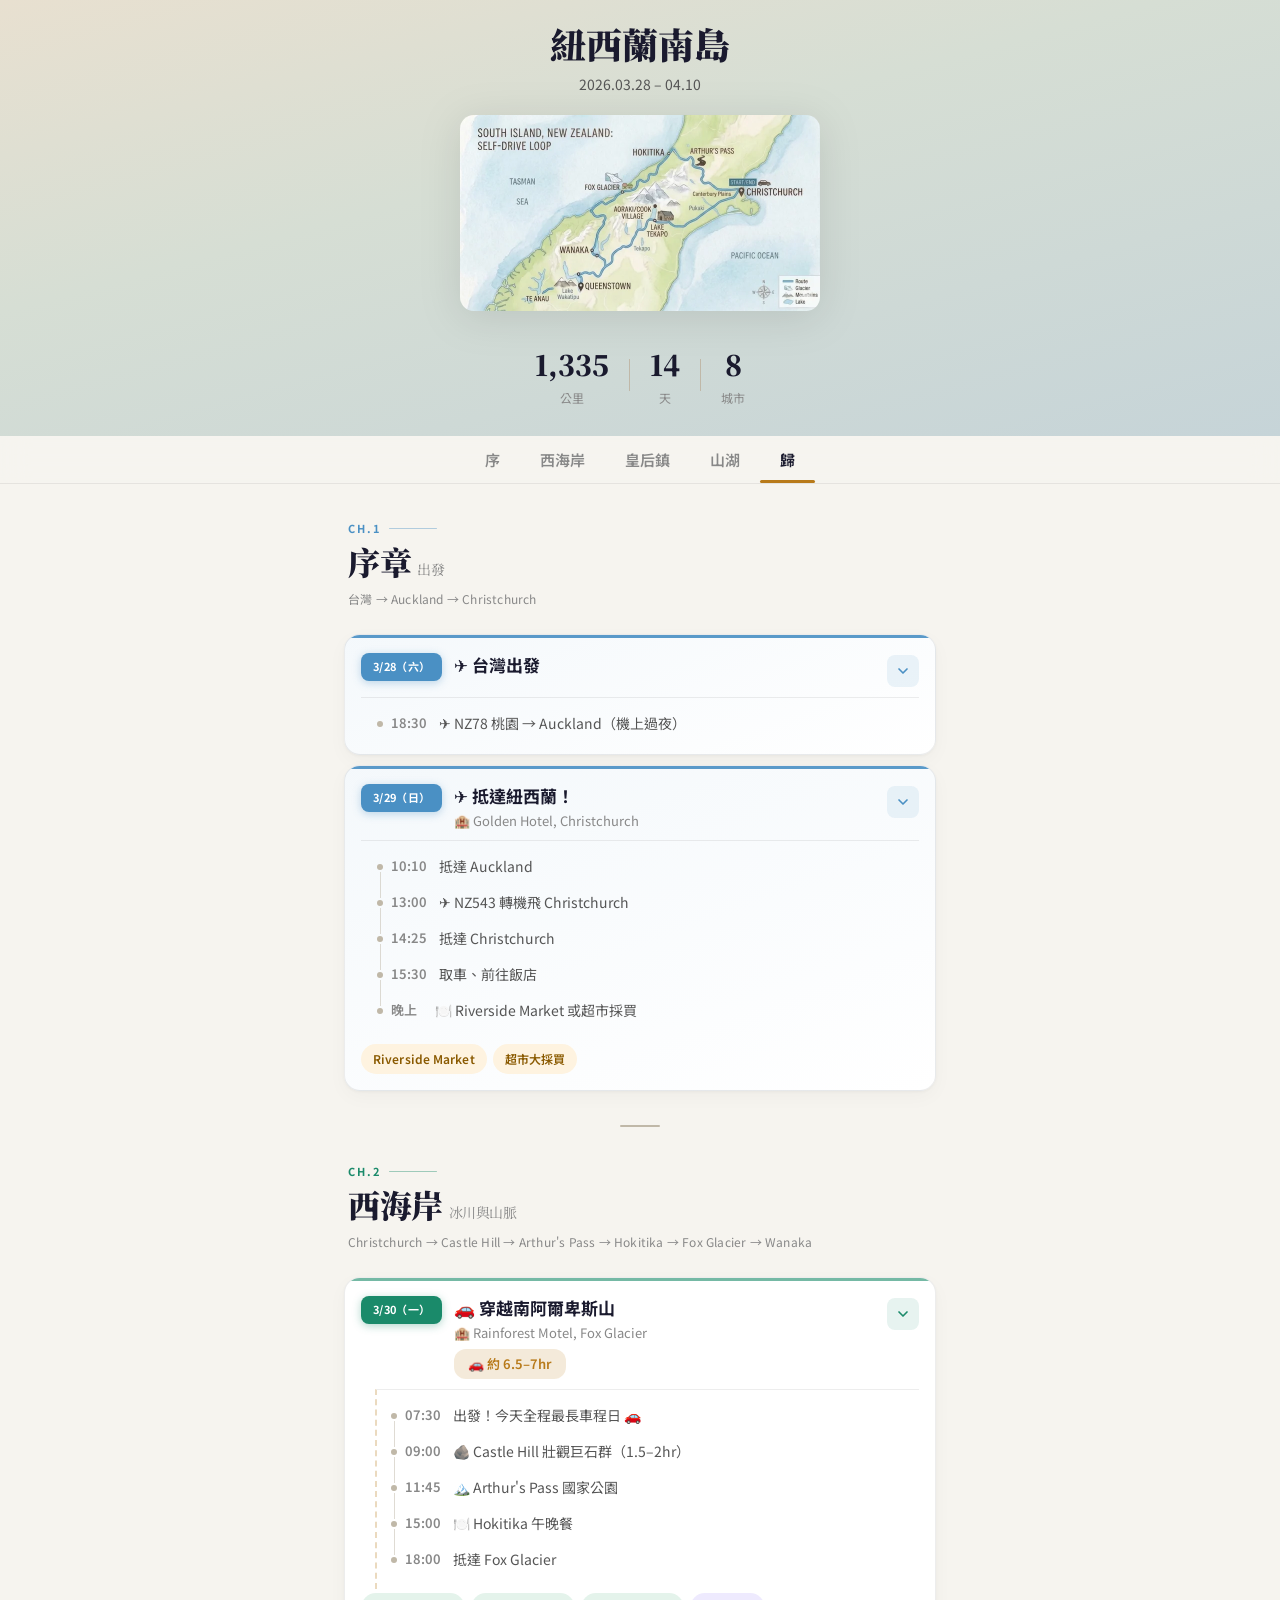
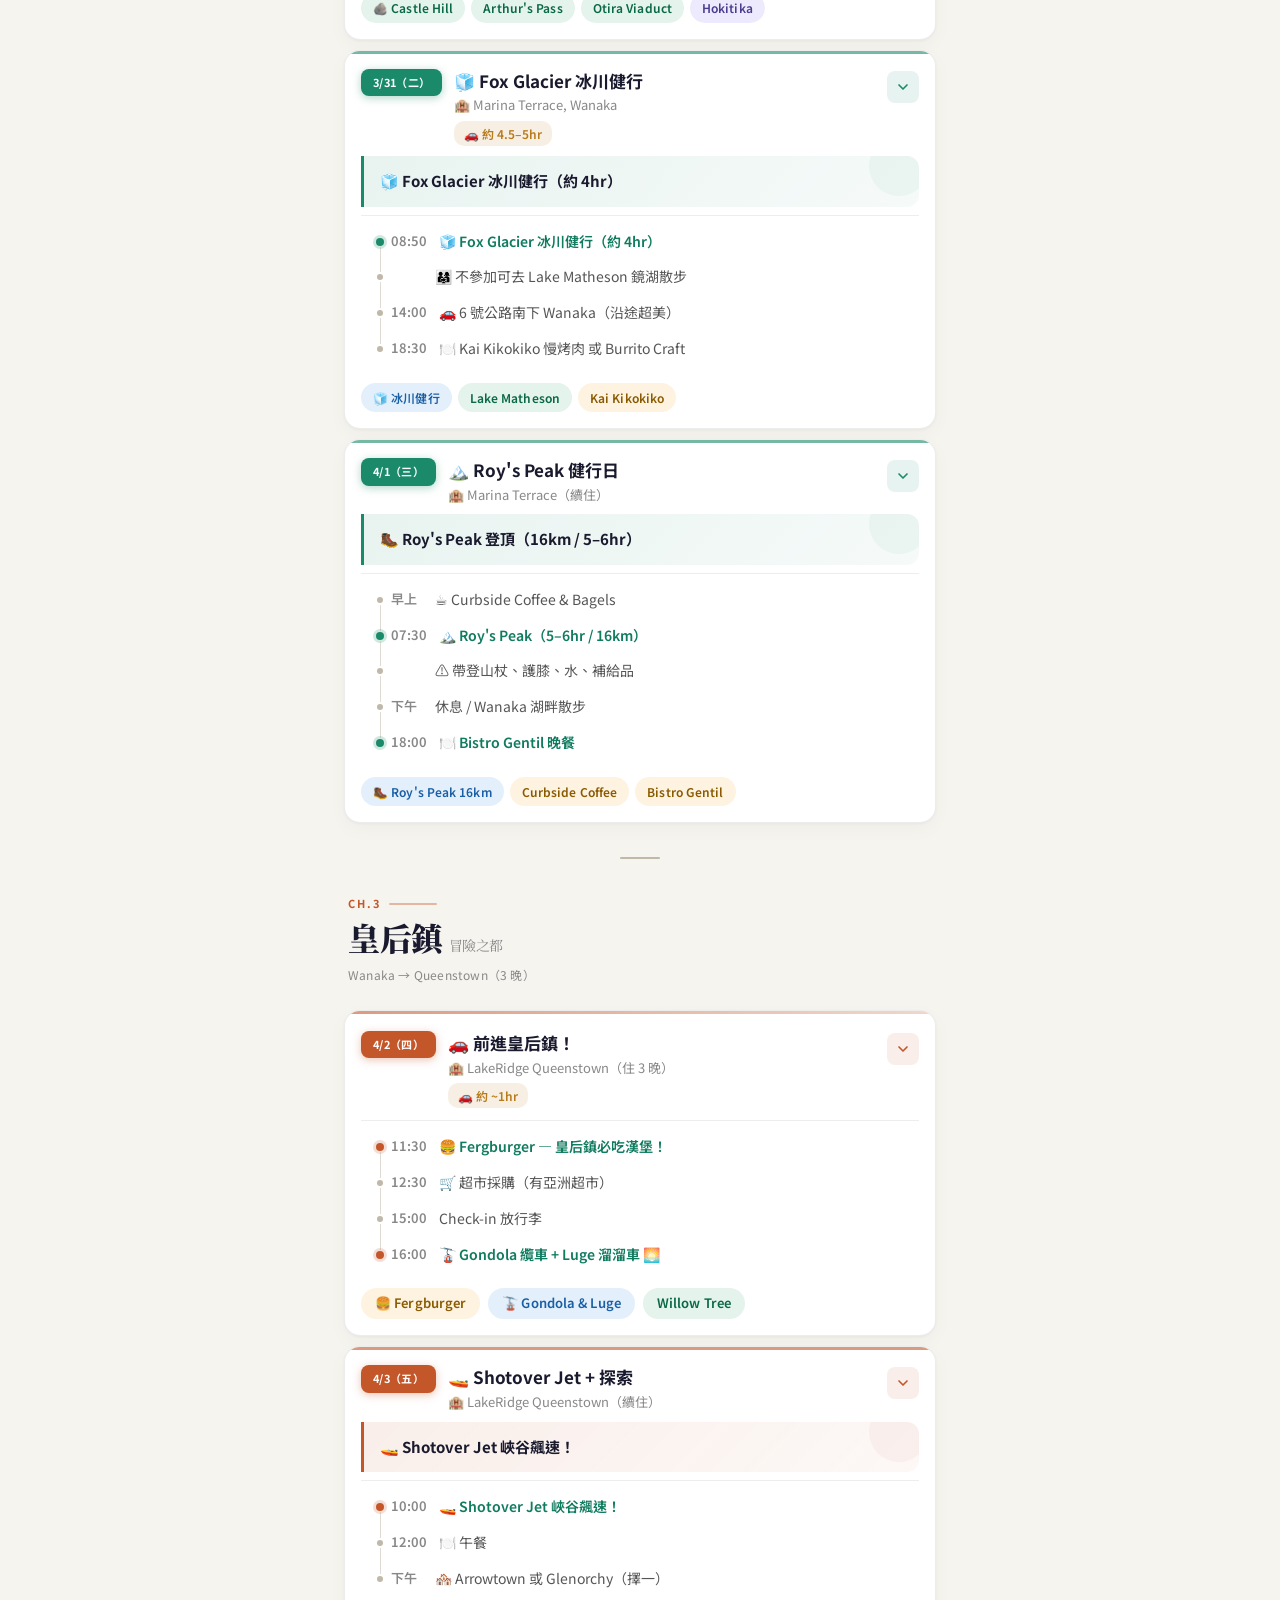
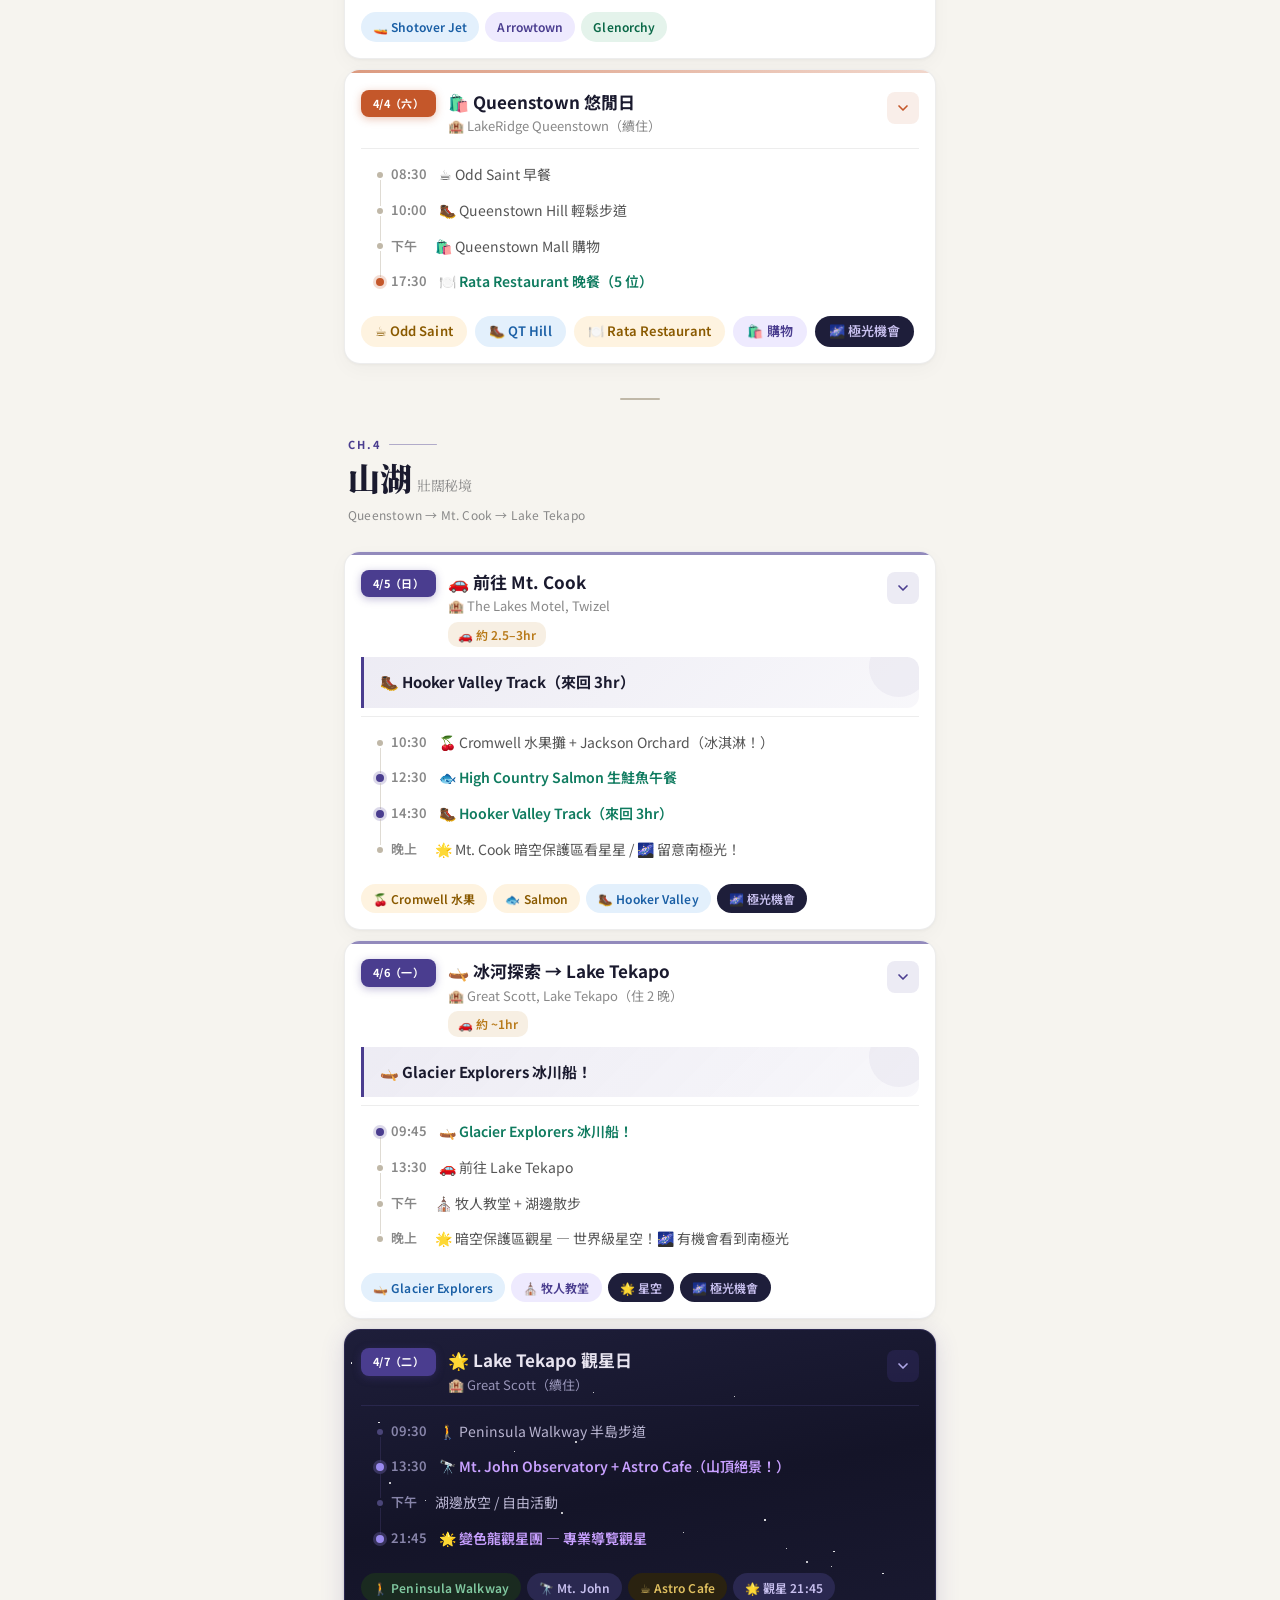
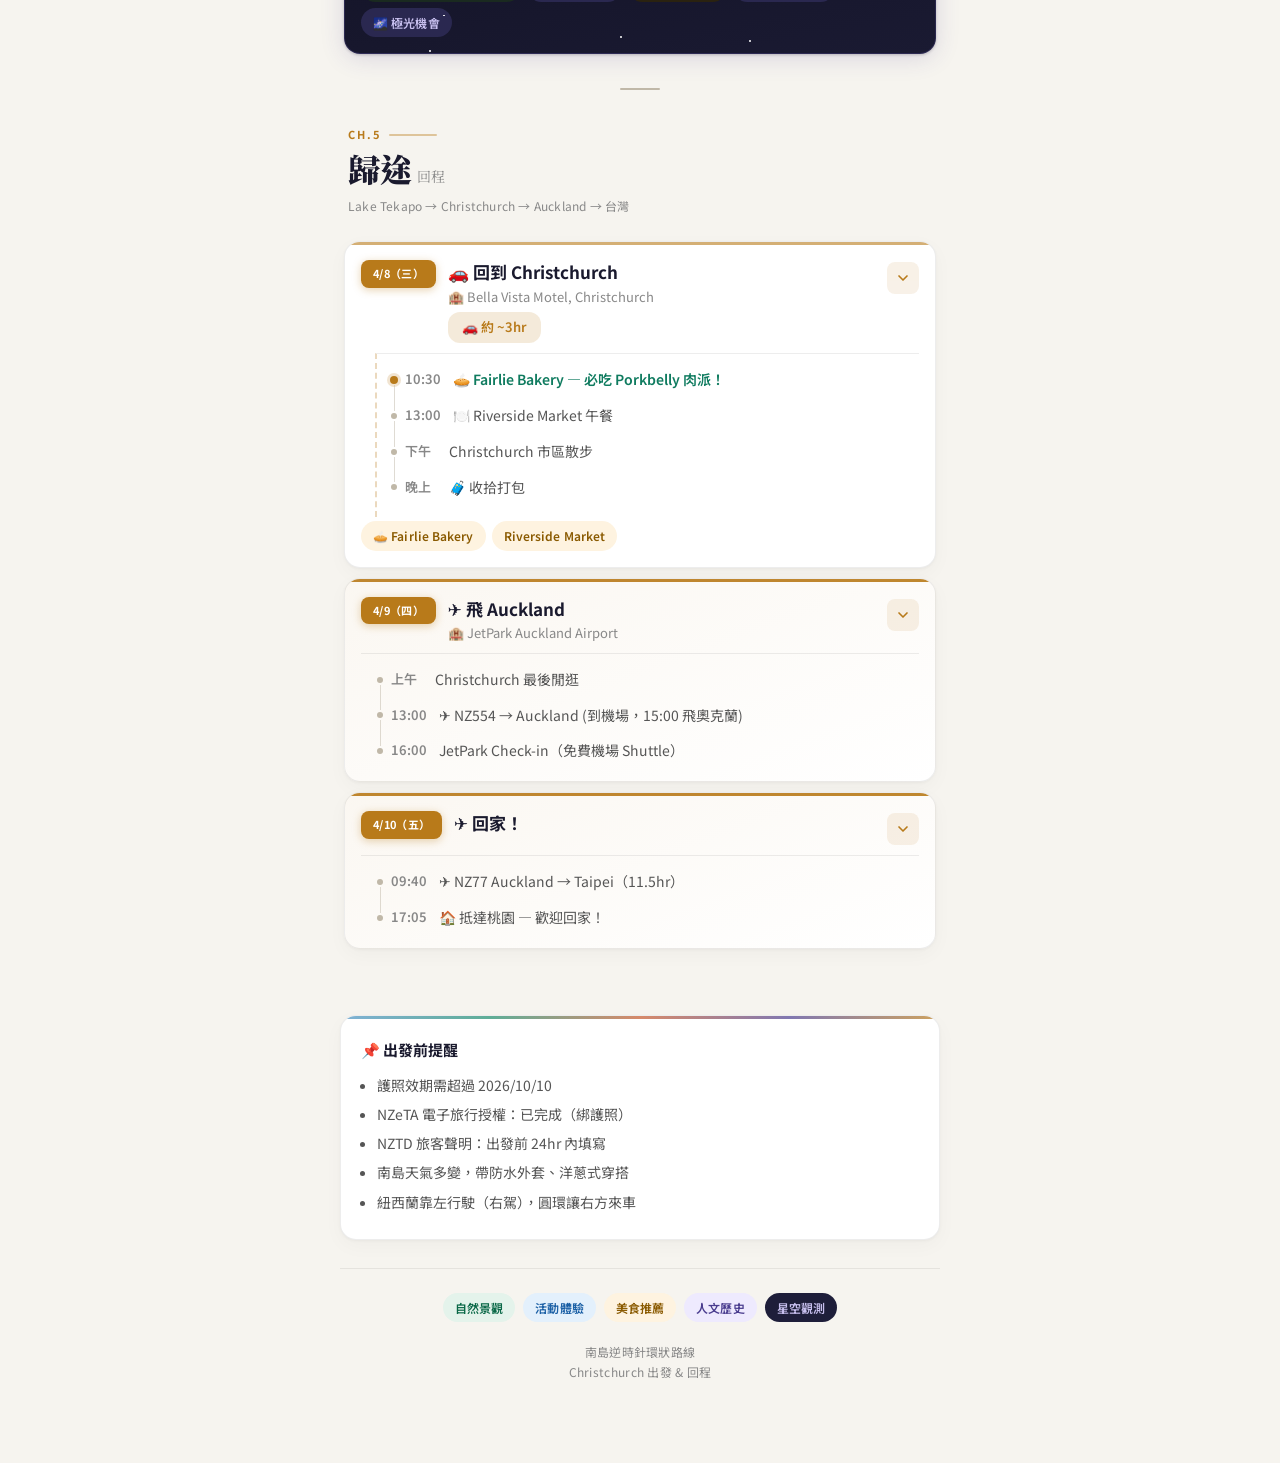
==== commit 8bdf47d1: "feat: add 3-minute polling for auto-update detection In addition to tab-focus check, poll version.js" ====
--- a/index.html
+++ b/index.html
@@ -123,9 +123,7 @@
         loadScript(ver);
       });
 
-      // Auto-reload when tab becomes visible and version has changed
-      document.addEventListener("visibilitychange", function () {
-        if (document.visibilityState !== "visible") return;
+      function checkAndReload() {
         fetchVersion(function (ver) {
           if (!ver) return;
           var prev = sessionStorage.getItem(KEY);
@@ -134,7 +132,15 @@
             window.location.reload();
           }
         });
+      }
+
+      // Auto-reload when tab becomes visible and version has changed
+      document.addEventListener("visibilitychange", function () {
+        if (document.visibilityState === "visible") checkAndReload();
       });
+
+      // Poll every 3 minutes
+      setInterval(checkAndReload, 3 * 60 * 1000);
     })();
     </script>
   </body>
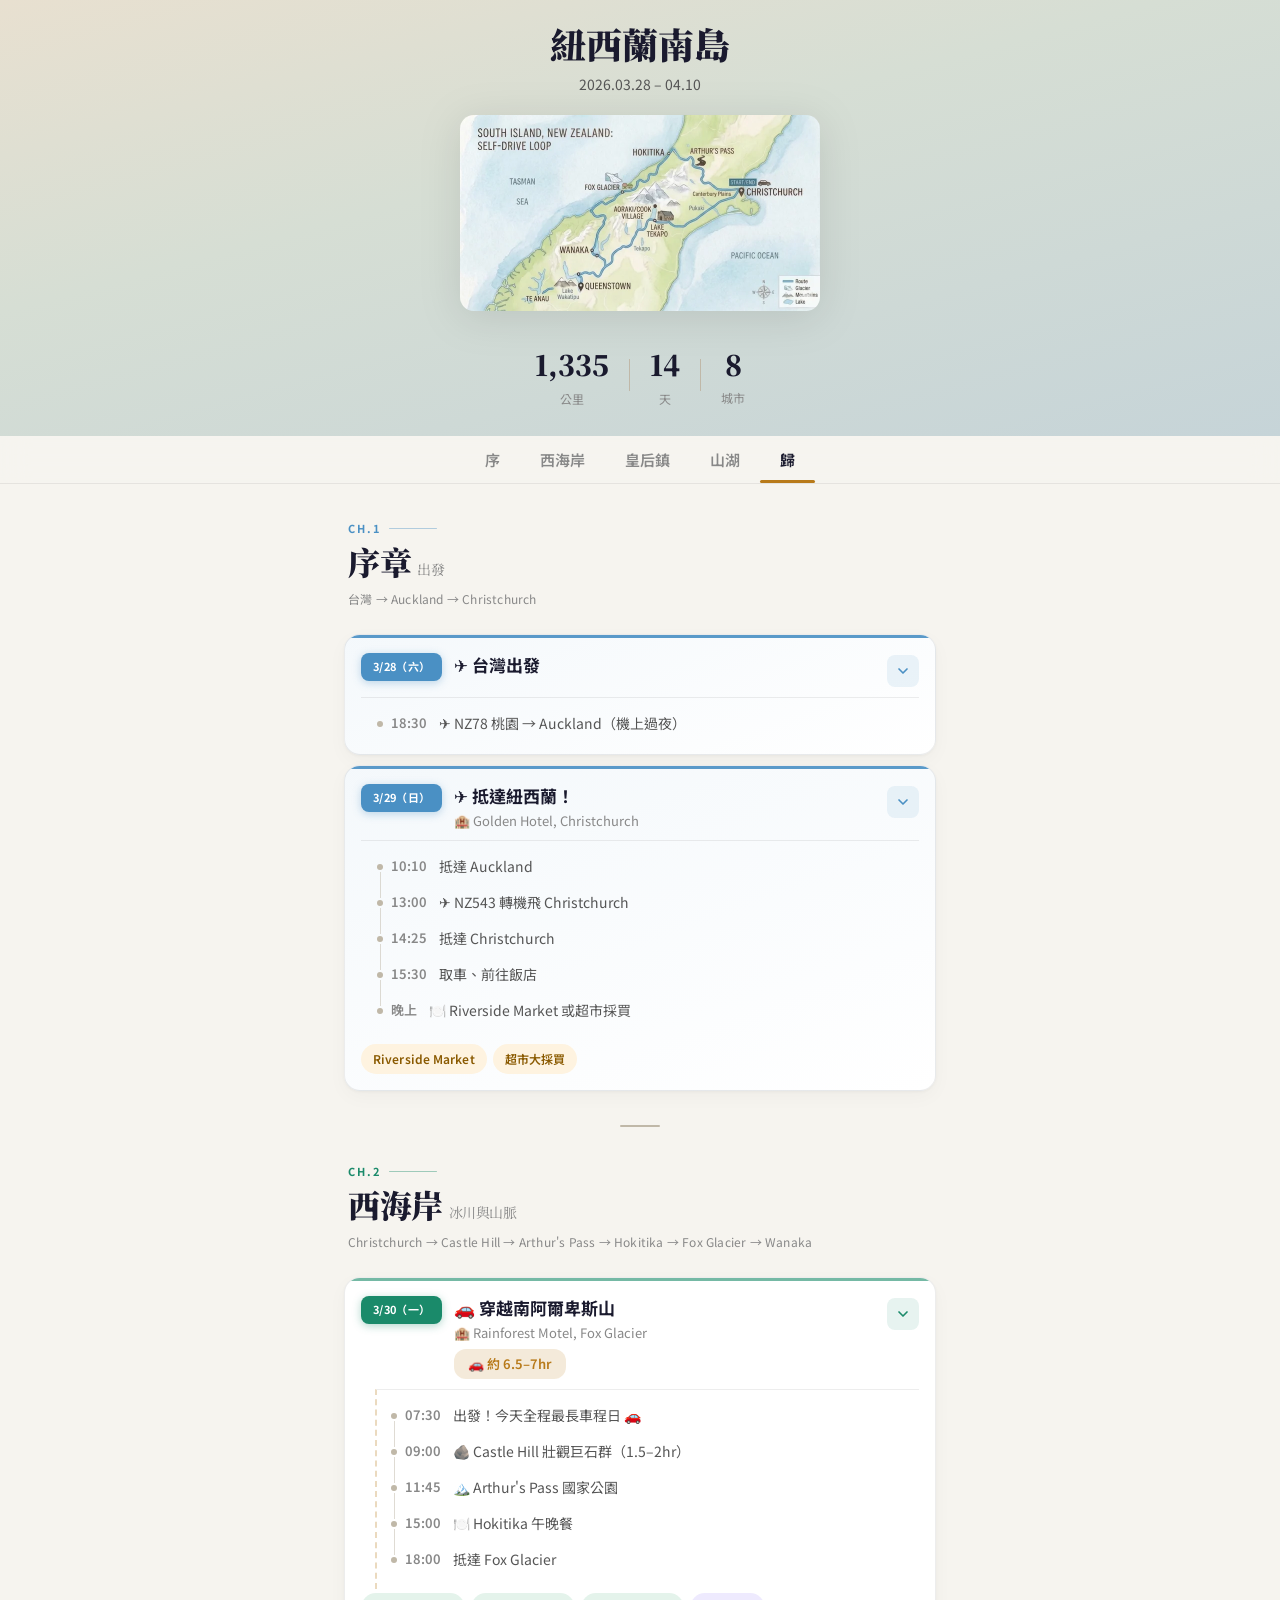
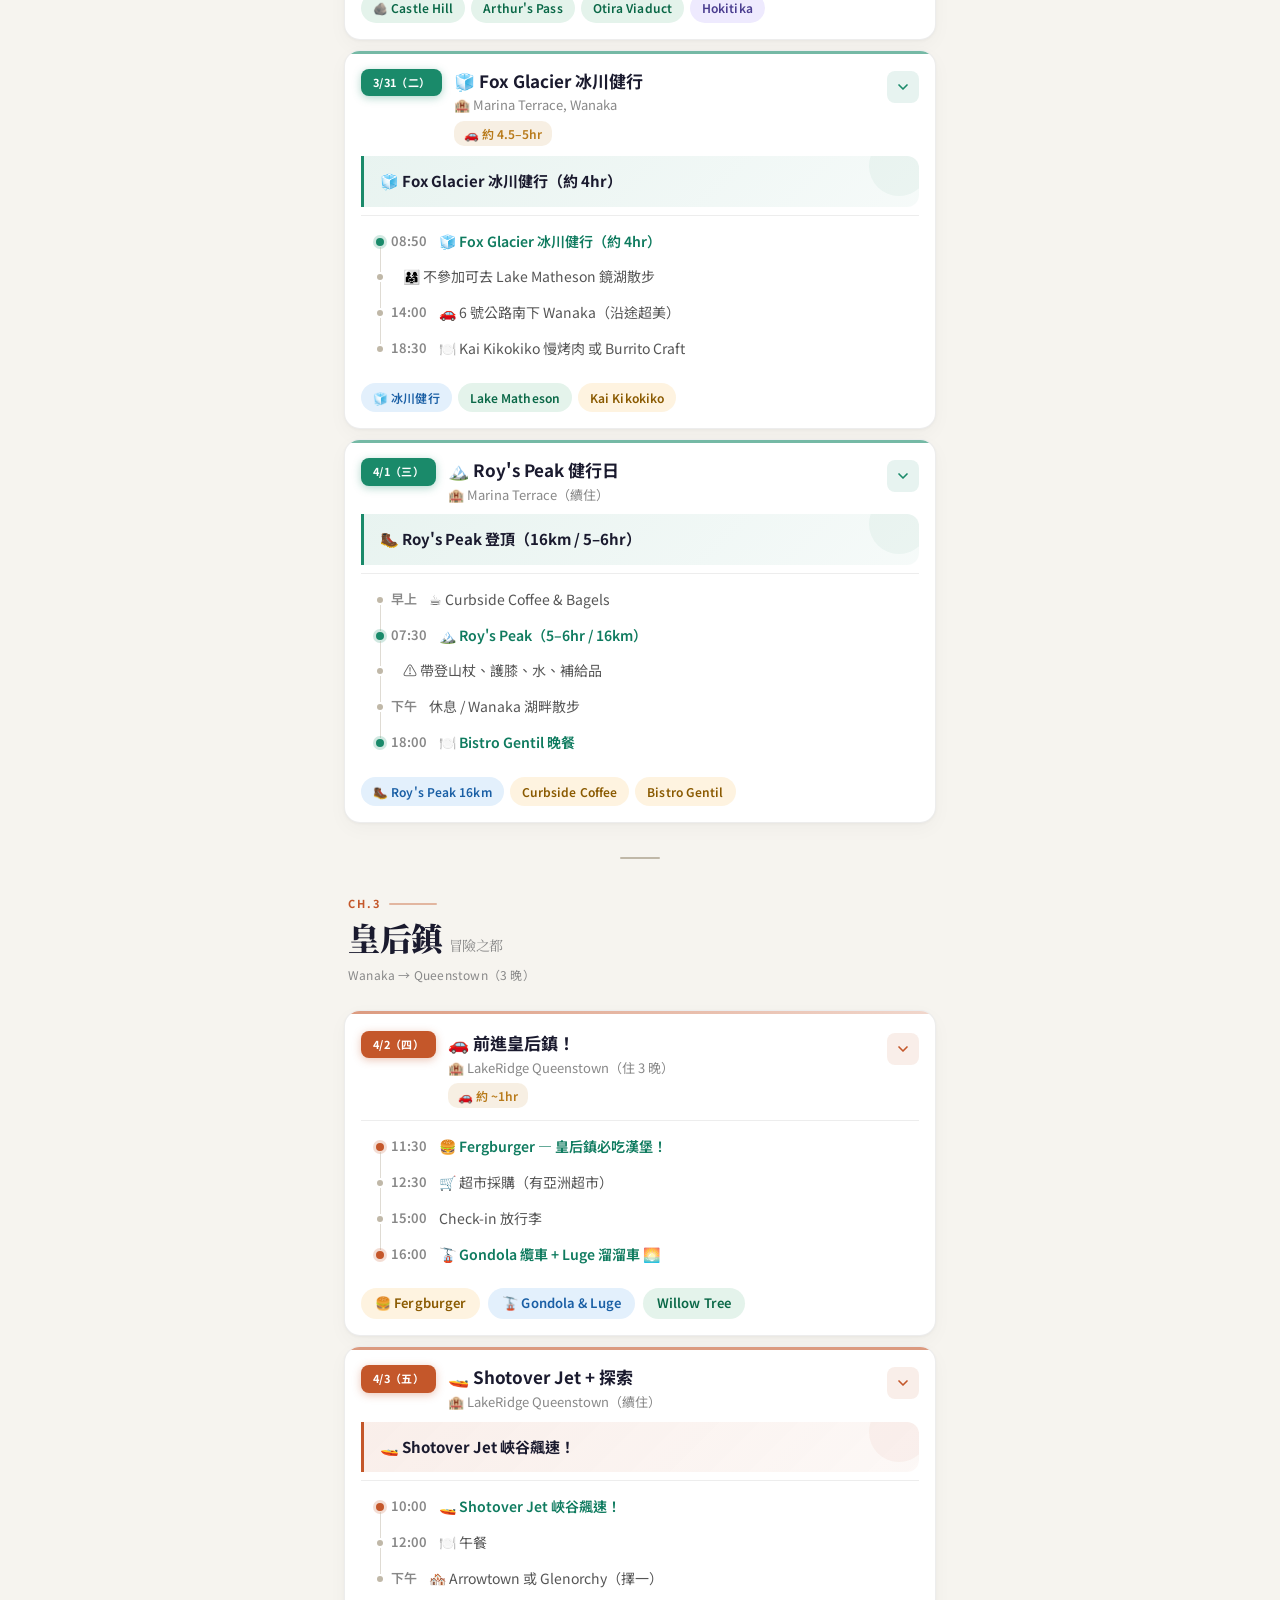
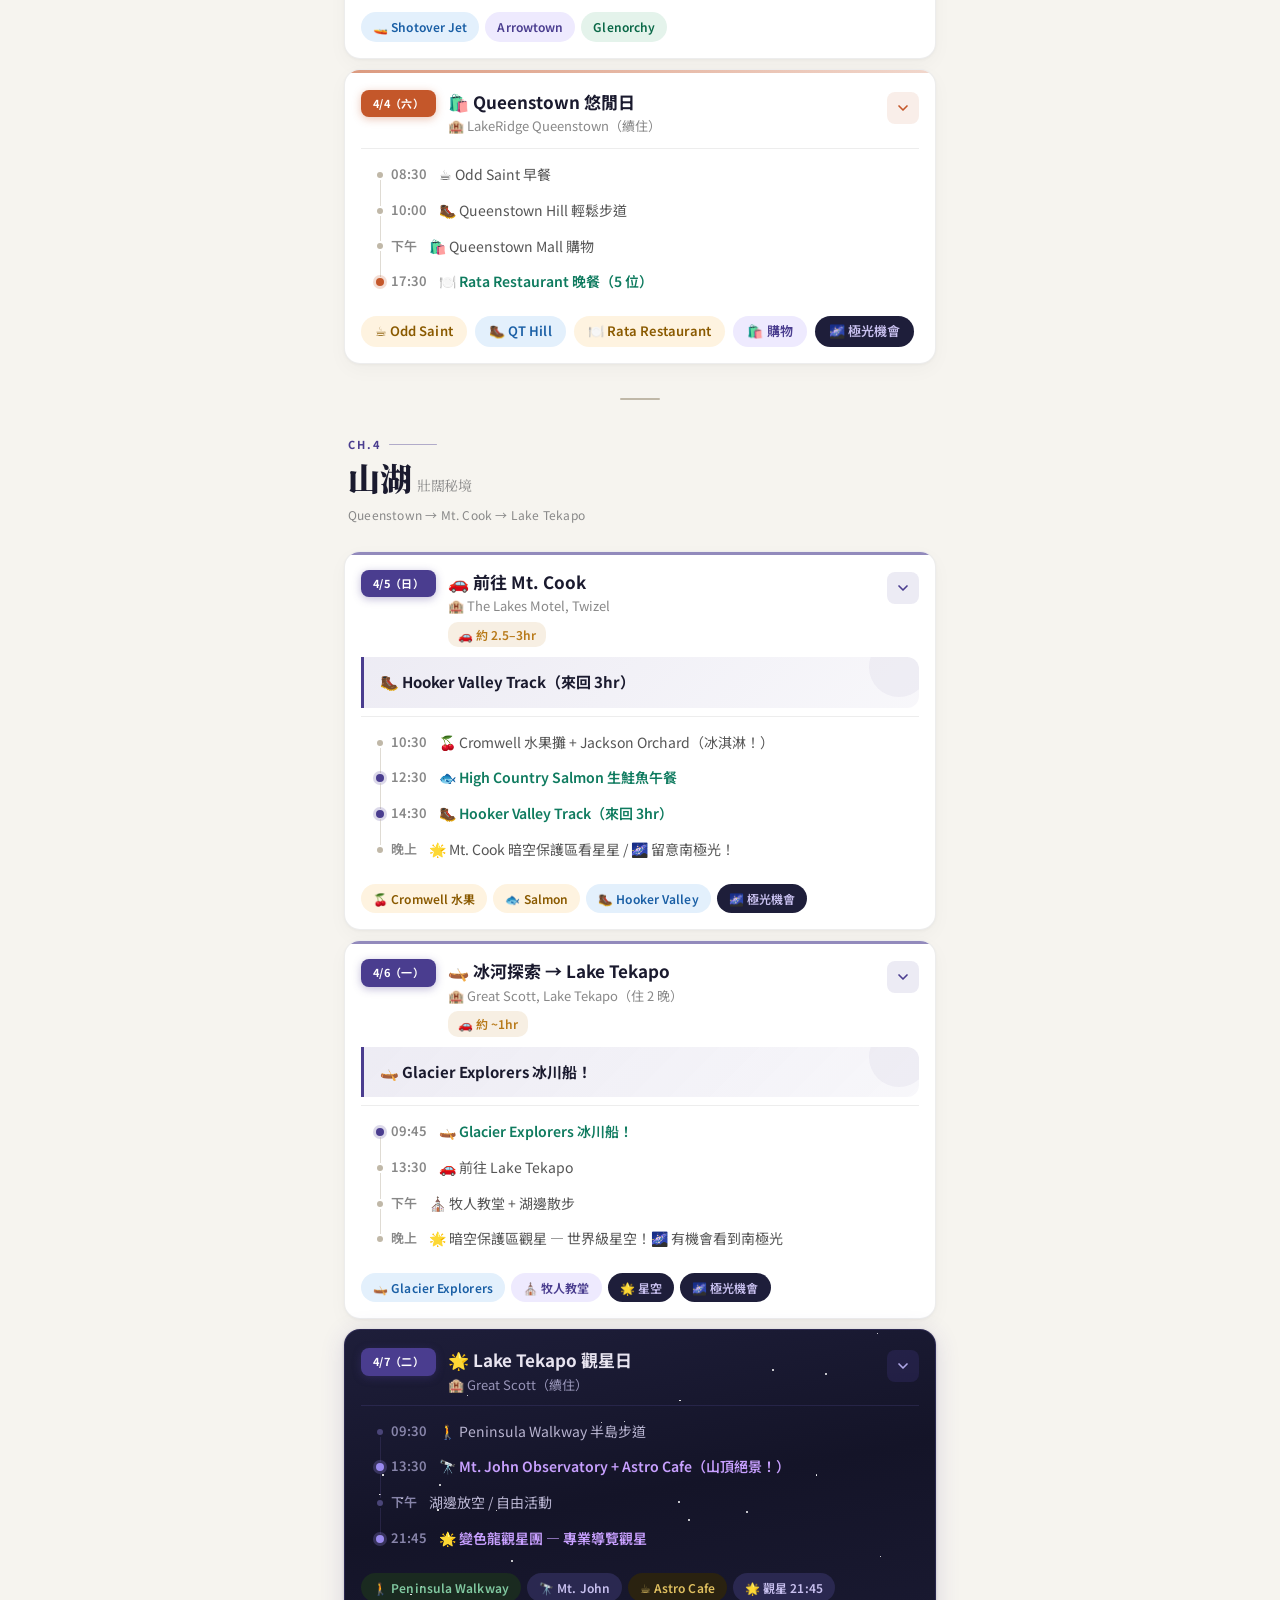
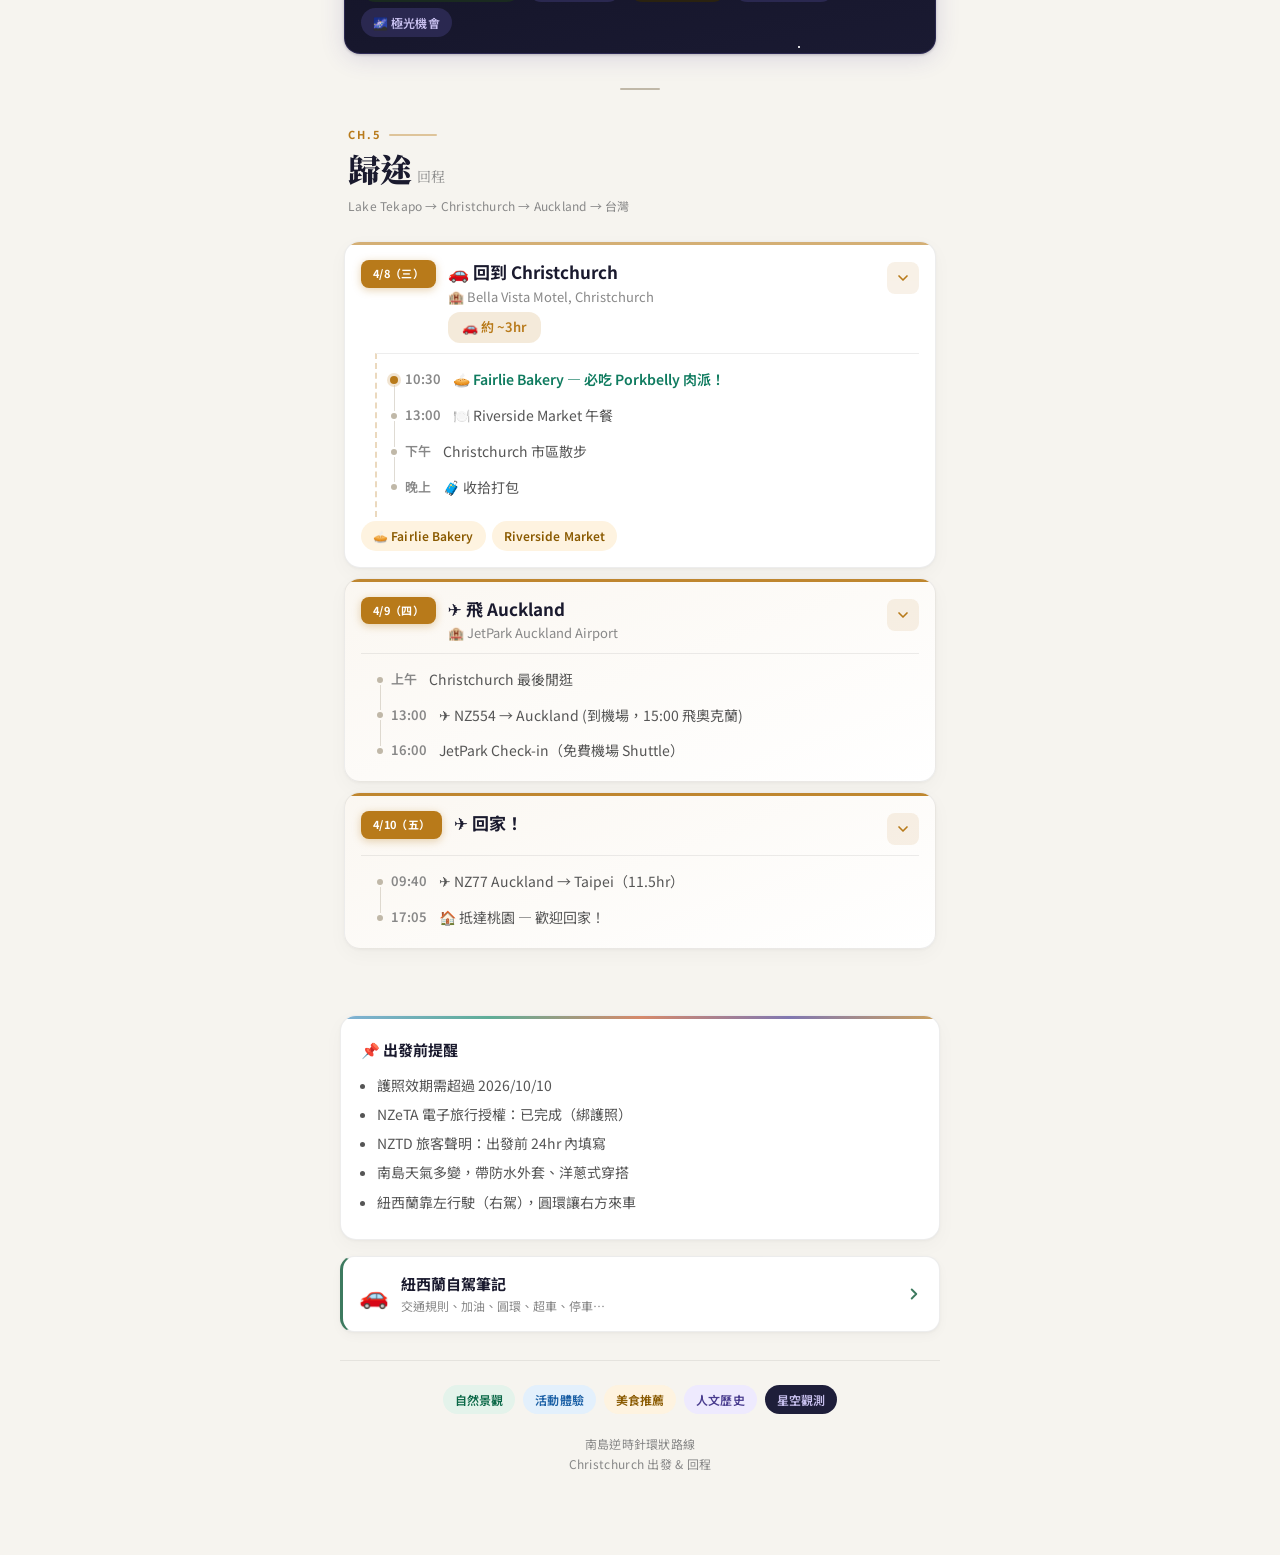
==== commit 69ad0c5a: "feat: add driving tips page from Notion content Add standalone tips.html with 16 categorized driving" ====
--- a/index.html
+++ b/index.html
@@ -70,6 +70,14 @@
           <li>紐西蘭靠左行駛（右駕），圓環讓右方來車</li>
         </ul>
       </div>
+      <a href="tips.html" class="tips-link-card">
+        <span class="tips-link-icon">🚗</span>
+        <span class="tips-link-text">
+          <strong>紐西蘭自駕筆記</strong>
+          <small>交通規則、加油、圓環、超車、停車…</small>
+        </span>
+        <svg class="tips-link-arrow" viewBox="0 0 24 24" fill="none" stroke="currentColor" stroke-width="2.5" stroke-linecap="round" stroke-linejoin="round"><path d="M9 18l6-6-6-6"/></svg>
+      </a>
       <div class="legend">
         <span class="tag tag-n">自然景觀</span>
         <span class="tag tag-a">活動體驗</span>
--- a/css/style.css
+++ b/css/style.css
@@ -63,9 +63,15 @@
 }
 
 html {
-  font-size: 16px;
+  font-size: 100%;
   scroll-behavior: smooth;
-  scroll-padding-top: calc(var(--nav-h) + 8px);
+  scroll-padding-top: calc(var(--nav-h) + 16px);
+}
+@supports (font: -apple-system-body) {
+  html {
+    font: -apple-system-body;
+    font-family: var(--sans);
+  }
 }
 body {
   background: var(--bg);
@@ -122,7 +128,7 @@
 
 .hero-title {
   font-family: var(--serif);
-  font-size: 30px;
+  font-size: 1.875rem;
   font-weight: 900;
   text-align: center;
   line-height: 1.35;
@@ -132,7 +138,7 @@
   animation: fadeUp 0.8s 0.3s forwards;
 }
 .hero-sub {
-  font-size: 14px;
+  font-size: 0.875rem;
   color: var(--mid);
   text-align: center;
   margin-bottom: 20px;
@@ -178,12 +184,12 @@
 }
 .stat-num {
   font-family: var(--serif);
-  font-size: 28px;
+  font-size: 1.75rem;
   font-weight: 900;
   color: var(--dark);
 }
 .stat-label {
-  font-size: 12px;
+  font-size: 0.75rem;
   color: var(--light);
   margin-top: 2px;
 }
@@ -205,7 +211,7 @@
   backdrop-filter: blur(14px);
   -webkit-backdrop-filter: blur(14px);
   border-bottom: 1px solid var(--card-b);
-  height: var(--nav-h);
+  min-height: var(--nav-h);
   display: flex;
   align-items: center;
   justify-content: center;
@@ -213,7 +219,7 @@
 }
 .nav-tab {
   position: relative;
-  font-size: 14px;
+  font-size: 0.875rem;
   font-weight: 600;
   color: var(--light);
   padding: 12px 14px;
@@ -272,7 +278,7 @@
 }
 .ch-num {
   font-family: var(--sans);
-  font-size: 11px;
+  font-size: 0.6875rem;
   font-weight: 700;
   color: var(--ch-color);
   letter-spacing: 2px;
@@ -294,19 +300,19 @@
 }
 .ch-title {
   font-family: var(--serif);
-  font-size: 28px;
+  font-size: 1.75rem;
   font-weight: 900;
   line-height: 1.25;
   letter-spacing: -0.5px;
 }
 .ch-sub {
   font-weight: 400;
-  font-size: 14px;
+  font-size: 0.875rem;
   color: var(--light);
   margin-left: 6px;
 }
 .ch-route {
-  font-size: 12px;
+  font-size: 0.75rem;
   color: var(--light);
   padding: 0 20px 16px;
   line-height: 1.6;
@@ -365,7 +371,7 @@
   cursor: pointer;
 }
 .day-badge {
-  font-size: 11px;
+  font-size: 0.6875rem;
   font-weight: 700;
   color: #fff;
   background: var(--ch-color);
@@ -381,12 +387,12 @@
   min-width: 0;
 }
 .day-title {
-  font-size: 17px;
+  font-size: 1.0625rem;
   font-weight: 700;
   line-height: 1.4;
 }
 .day-loc {
-  font-size: 13px;
+  font-size: 0.8125rem;
   color: var(--light);
   margin-top: 3px;
   line-height: 1.5;
@@ -394,7 +400,7 @@
 .day-drive {
   display: inline-flex;
   align-items: center;
-  font-size: 12px;
+  font-size: 0.75rem;
   font-weight: 600;
   color: var(--ch5);
   background: color-mix(in srgb, var(--ch5) 12%, transparent);
@@ -410,7 +416,7 @@
   background: linear-gradient(135deg, color-mix(in srgb, var(--ch-color) 10%, transparent), color-mix(in srgb, var(--ch-color) 4%, transparent));
   border-left: 3px solid var(--ch-color);
   border-radius: 0 12px 12px 0;
-  font-size: 15px;
+  font-size: 0.9375rem;
   font-weight: 700;
   color: var(--dark);
   line-height: 1.5;
@@ -440,16 +446,16 @@
   display: flex;
   gap: 12px;
   padding: 6px 0;
-  font-size: 14px;
+  font-size: 0.875rem;
   line-height: 1.7;
   position: relative;
 }
 .tl-time {
-  min-width: 46px;
+  min-width: fit-content;
   font-weight: 600;
   color: var(--light);
   flex-shrink: 0;
-  font-size: 13px;
+  font-size: 0.8125rem;
   position: relative;
   padding-left: 14px;
 }
@@ -501,7 +507,7 @@
   padding: 4px 16px 16px;
 }
 .tag {
-  font-size: 12px;
+  font-size: 0.75rem;
   padding: 5px 12px;
   border-radius: 20px;
   font-weight: 600;
@@ -542,7 +548,7 @@
 
 /* ── Day type: long drive ── */
 .type-longdrive .day-drive {
-  font-size: 13px;
+  font-size: 0.8125rem;
   padding: 5px 14px;
   background: color-mix(in srgb, var(--ch5) 16%, transparent);
   border-radius: 12px;
@@ -563,7 +569,7 @@
   gap: 8px;
 }
 .type-leisure .tag {
-  font-size: 13px;
+  font-size: 0.8125rem;
   padding: 5px 14px;
 }
 .type-leisure::before {
@@ -689,7 +695,7 @@
   margin: 0 16px;
 }
 .day-entry.open .day-info-panel {
-  max-height: 600px;
+  max-height: 800px;
   border-top-width: 1px;
   padding-top: 8px;
   padding-bottom: 8px;
@@ -702,7 +708,7 @@
 }
 .info-icon {
   flex-shrink: 0;
-  font-size: 15px;
+  font-size: 0.9375rem;
   width: 22px;
   text-align: center;
   line-height: 1.5;
@@ -712,7 +718,7 @@
   min-width: 0;
 }
 .info-label {
-  font-size: 14px;
+  font-size: 0.875rem;
   font-weight: 600;
   color: var(--dark);
   line-height: 1.5;
@@ -723,7 +729,7 @@
   text-underline-offset: 2px;
 }
 .info-sub {
-  font-size: 12px;
+  font-size: 0.75rem;
   color: var(--light);
   line-height: 1.5;
   margin-top: 1px;
@@ -759,7 +765,7 @@
   border-radius: 16px;
   padding: 20px;
   margin-top: 40px;
-  font-size: 14px;
+  font-size: 0.875rem;
   color: var(--mid);
   line-height: 1.8;
   box-shadow: 0 1px 3px rgba(0,0,0,0.04), 0 6px 20px rgba(0,0,0,0.03);
@@ -777,7 +783,7 @@
   opacity: 0.7;
 }
 .note-box h4 {
-  font-size: 15px;
+  font-size: 0.9375rem;
   font-weight: 700;
   color: var(--dark);
   margin-bottom: 10px;
@@ -797,7 +803,7 @@
 }
 .ftr-txt {
   text-align: center;
-  font-size: 12px;
+  font-size: 0.75rem;
   color: var(--light);
   margin: 20px 0 0;
   line-height: 1.7;
@@ -892,16 +898,317 @@
   }
 }
 
+/* ── Tips page ── */
+:root {
+  --tips: #3d7a5f;
+  --tips-light: #e8f2ec;
+  --tips-dark: #2a5a42;
+}
+@media (prefers-color-scheme: dark) {
+  :root {
+    --tips: #5aad88;
+    --tips-light: #1a2e24;
+    --tips-dark: #3d9a70;
+  }
+}
+
+.tips-page {
+  scroll-padding-top: 108px;
+}
+
+.tips-header {
+  position: sticky;
+  top: 0;
+  z-index: 50;
+  display: flex;
+  align-items: center;
+  gap: 12px;
+  padding: 0 16px;
+  min-height: var(--nav-h);
+  background: color-mix(in srgb, var(--bg) 82%, transparent);
+  backdrop-filter: blur(14px);
+  -webkit-backdrop-filter: blur(14px);
+  border-bottom: 1px solid var(--card-b);
+}
+.tips-back {
+  display: flex;
+  align-items: center;
+  justify-content: center;
+  width: 36px;
+  height: 36px;
+  border-radius: 10px;
+  color: var(--tips);
+  background: color-mix(in srgb, var(--tips) 10%, transparent);
+  flex-shrink: 0;
+  transition: background 0.2s;
+}
+.tips-back:active {
+  background: color-mix(in srgb, var(--tips) 20%, transparent);
+}
+.tips-back svg {
+  width: 18px;
+  height: 18px;
+}
+.tips-title {
+  font-family: var(--serif);
+  font-size: 1.125rem;
+  font-weight: 900;
+  white-space: nowrap;
+  overflow: hidden;
+  text-overflow: ellipsis;
+}
+
+/* Pills */
+.tips-pills-wrap {
+  position: sticky;
+  top: var(--nav-h);
+  z-index: 49;
+  background: color-mix(in srgb, var(--bg) 82%, transparent);
+  backdrop-filter: blur(14px);
+  -webkit-backdrop-filter: blur(14px);
+  border-bottom: 1px solid var(--card-b);
+}
+.tips-pills {
+  display: flex;
+  gap: 6px;
+  padding: 10px 16px;
+  overflow-x: auto;
+  scrollbar-width: none;
+  max-width: 640px;
+  margin: 0 auto;
+}
+.tips-pills::-webkit-scrollbar {
+  display: none;
+}
+.tips-pill {
+  flex-shrink: 0;
+  font-family: var(--sans);
+  font-size: 0.75rem;
+  font-weight: 600;
+  color: var(--mid);
+  background: var(--card);
+  border: 1px solid var(--card-b);
+  padding: 6px 12px;
+  border-radius: 20px;
+  cursor: pointer;
+  white-space: nowrap;
+  transition: color 0.2s, background 0.2s, border-color 0.2s;
+}
+.tips-pill.active {
+  color: #fff;
+  background: var(--tips);
+  border-color: var(--tips);
+}
+
+/* Main */
+.tips-main {
+  max-width: 640px;
+  margin: 0 auto;
+  padding: 12px 8px 0;
+}
+
+/* Section */
+.tips-sec {
+  margin: 8px 8px 12px;
+  border-radius: 16px;
+  background: var(--card);
+  border: 1px solid var(--card-b);
+  overflow: hidden;
+  box-shadow: 0 1px 3px rgba(0,0,0,0.04), 0 6px 20px rgba(0,0,0,0.03);
+  border-left: 3px solid var(--tips);
+}
+@media (prefers-color-scheme: dark) {
+  .tips-sec {
+    box-shadow: 0 1px 3px rgba(0,0,0,0.2), 0 6px 24px rgba(0,0,0,0.15);
+  }
+}
+.tips-sec-head {
+  display: flex;
+  align-items: center;
+  gap: 10px;
+  width: 100%;
+  padding: 16px;
+  border: none;
+  background: none;
+  cursor: pointer;
+  font-family: var(--sans);
+  text-align: left;
+  color: var(--dark);
+}
+.tips-sec-icon {
+  font-size: 1.125rem;
+  flex-shrink: 0;
+  width: 28px;
+  text-align: center;
+}
+.tips-sec-title {
+  flex: 1;
+  font-size: 1rem;
+  font-weight: 700;
+}
+.tips-chev {
+  width: 18px;
+  height: 18px;
+  color: var(--light);
+  flex-shrink: 0;
+  transition: transform 0.3s;
+}
+.tips-sec-head[aria-expanded="false"] .tips-chev {
+  transform: rotate(-90deg);
+}
+
+/* Section body */
+.tips-sec-body {
+  max-height: 0;
+  overflow: hidden;
+  transition: max-height 0.35s ease;
+}
+.tips-sec-body.open {
+  max-height: 2000px;
+}
+
+/* Item */
+.tips-item {
+  padding: 10px 16px 10px 54px;
+  border-top: 1px solid var(--card-b);
+  position: relative;
+}
+.tips-item::before {
+  content: '';
+  position: absolute;
+  left: 28px;
+  top: 18px;
+  width: 6px;
+  height: 6px;
+  border-radius: 50%;
+  background: var(--hint);
+}
+.tips-item-hl::before {
+  background: var(--tips);
+  box-shadow: 0 0 0 3px color-mix(in srgb, var(--tips) 20%, transparent);
+  width: 8px;
+  height: 8px;
+  left: 27px;
+  top: 17px;
+}
+.tips-item-text {
+  font-size: 0.875rem;
+  font-weight: 600;
+  color: var(--dark);
+  line-height: 1.5;
+}
+.tips-item-hl .tips-item-text {
+  color: var(--tips);
+}
+.tips-item-note {
+  font-size: 0.8125rem;
+  color: var(--mid);
+  line-height: 1.6;
+  margin-top: 2px;
+}
+.tips-item-links {
+  display: flex;
+  flex-wrap: wrap;
+  gap: 6px 12px;
+  margin-top: 4px;
+}
+.tips-item-links a {
+  font-size: 0.75rem;
+  color: var(--tips);
+  text-decoration: underline;
+  text-underline-offset: 2px;
+  font-weight: 500;
+}
+
+/* Footer */
+.tips-footer {
+  max-width: 640px;
+  margin: 0 auto;
+  padding: 28px 20px;
+  text-align: center;
+  padding-bottom: max(env(safe-area-inset-bottom, 24px), 80px);
+}
+.tips-footer-link {
+  display: inline-block;
+  font-size: 0.875rem;
+  font-weight: 600;
+  color: var(--tips);
+  padding: 10px 24px;
+  border-radius: 24px;
+  background: color-mix(in srgb, var(--tips) 10%, transparent);
+  text-decoration: none;
+  transition: background 0.2s;
+}
+.tips-footer-link:active {
+  background: color-mix(in srgb, var(--tips) 20%, transparent);
+}
+.tips-footer-note {
+  font-size: 0.6875rem;
+  color: var(--light);
+  margin-top: 12px;
+}
+
+/* Tips back-to-top color override */
+.tips-btt {
+  background: var(--tips);
+}
+
+/* Tips link card (in index.html footer) */
+.tips-link-card {
+  display: flex;
+  align-items: center;
+  gap: 12px;
+  margin-top: 16px;
+  padding: 16px;
+  background: var(--card);
+  border: 1px solid var(--card-b);
+  border-radius: 14px;
+  text-decoration: none;
+  color: var(--dark);
+  box-shadow: 0 1px 3px rgba(0,0,0,0.04), 0 4px 12px rgba(0,0,0,0.03);
+  border-left: 3px solid var(--tips);
+  transition: transform 0.2s, box-shadow 0.2s;
+}
+.tips-link-card:active {
+  transform: scale(0.98);
+}
+.tips-link-icon {
+  font-size: 1.5rem;
+  flex-shrink: 0;
+}
+.tips-link-text {
+  flex: 1;
+  min-width: 0;
+}
+.tips-link-text strong {
+  display: block;
+  font-size: 0.9375rem;
+  font-weight: 700;
+  line-height: 1.4;
+}
+.tips-link-text small {
+  display: block;
+  font-size: 0.75rem;
+  color: var(--light);
+  margin-top: 2px;
+}
+.tips-link-arrow {
+  flex-shrink: 0;
+  width: 18px;
+  height: 18px;
+  color: var(--tips);
+}
+
 /* ── Responsive ── */
 @media (min-width: 600px) {
   .hero-title {
-    font-size: 36px;
+    font-size: 2.25rem;
   }
   .ch-title {
-    font-size: 32px;
+    font-size: 2rem;
   }
   .nav-tab {
-    font-size: 15px;
+    font-size: 0.9375rem;
     padding: 12px 20px;
   }
   .day-entry {
@@ -910,13 +1217,13 @@
 }
 @media (max-width: 374px) {
   .nav-tab {
-    font-size: 12px;
+    font-size: 0.75rem;
     padding: 12px 7px;
   }
   .hero-title {
-    font-size: 26px;
+    font-size: 1.625rem;
   }
   .ch-title {
-    font-size: 24px;
-  }
-}
+    font-size: 1.5rem;
+  }
+}
